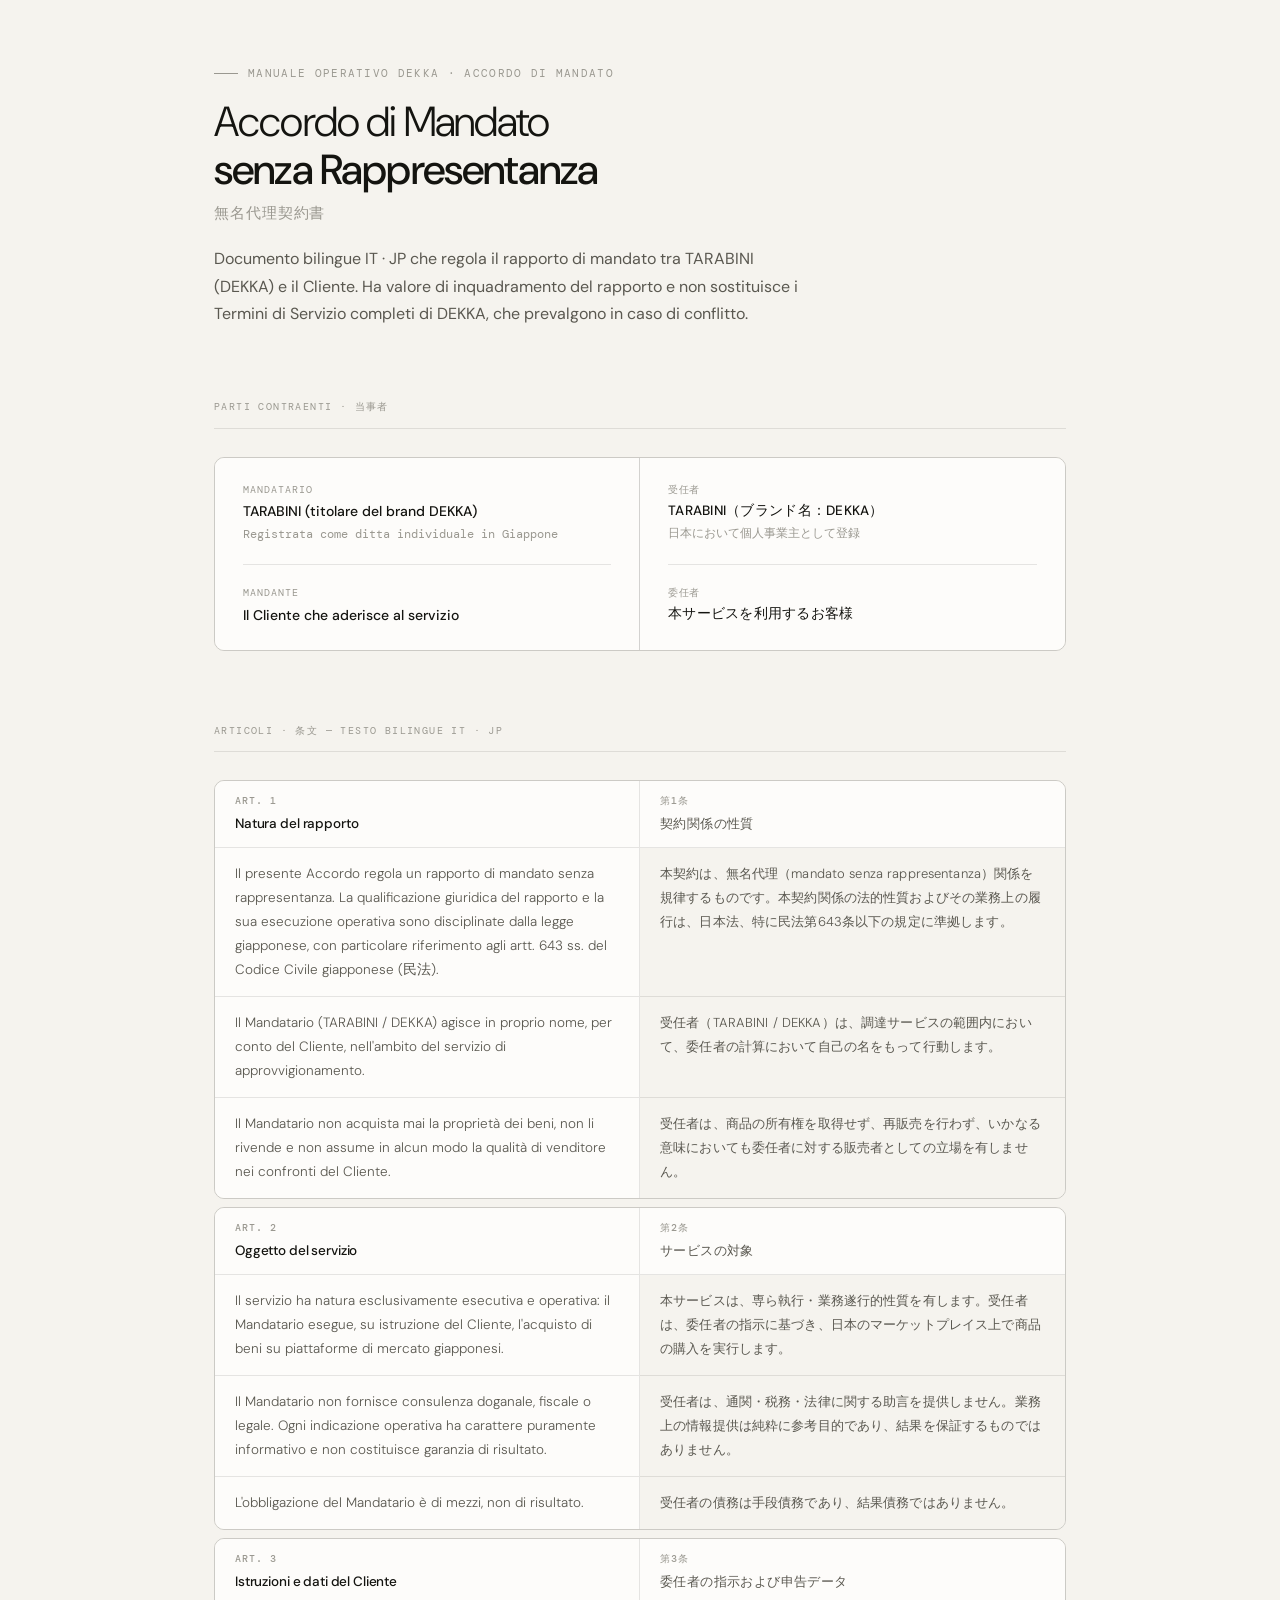
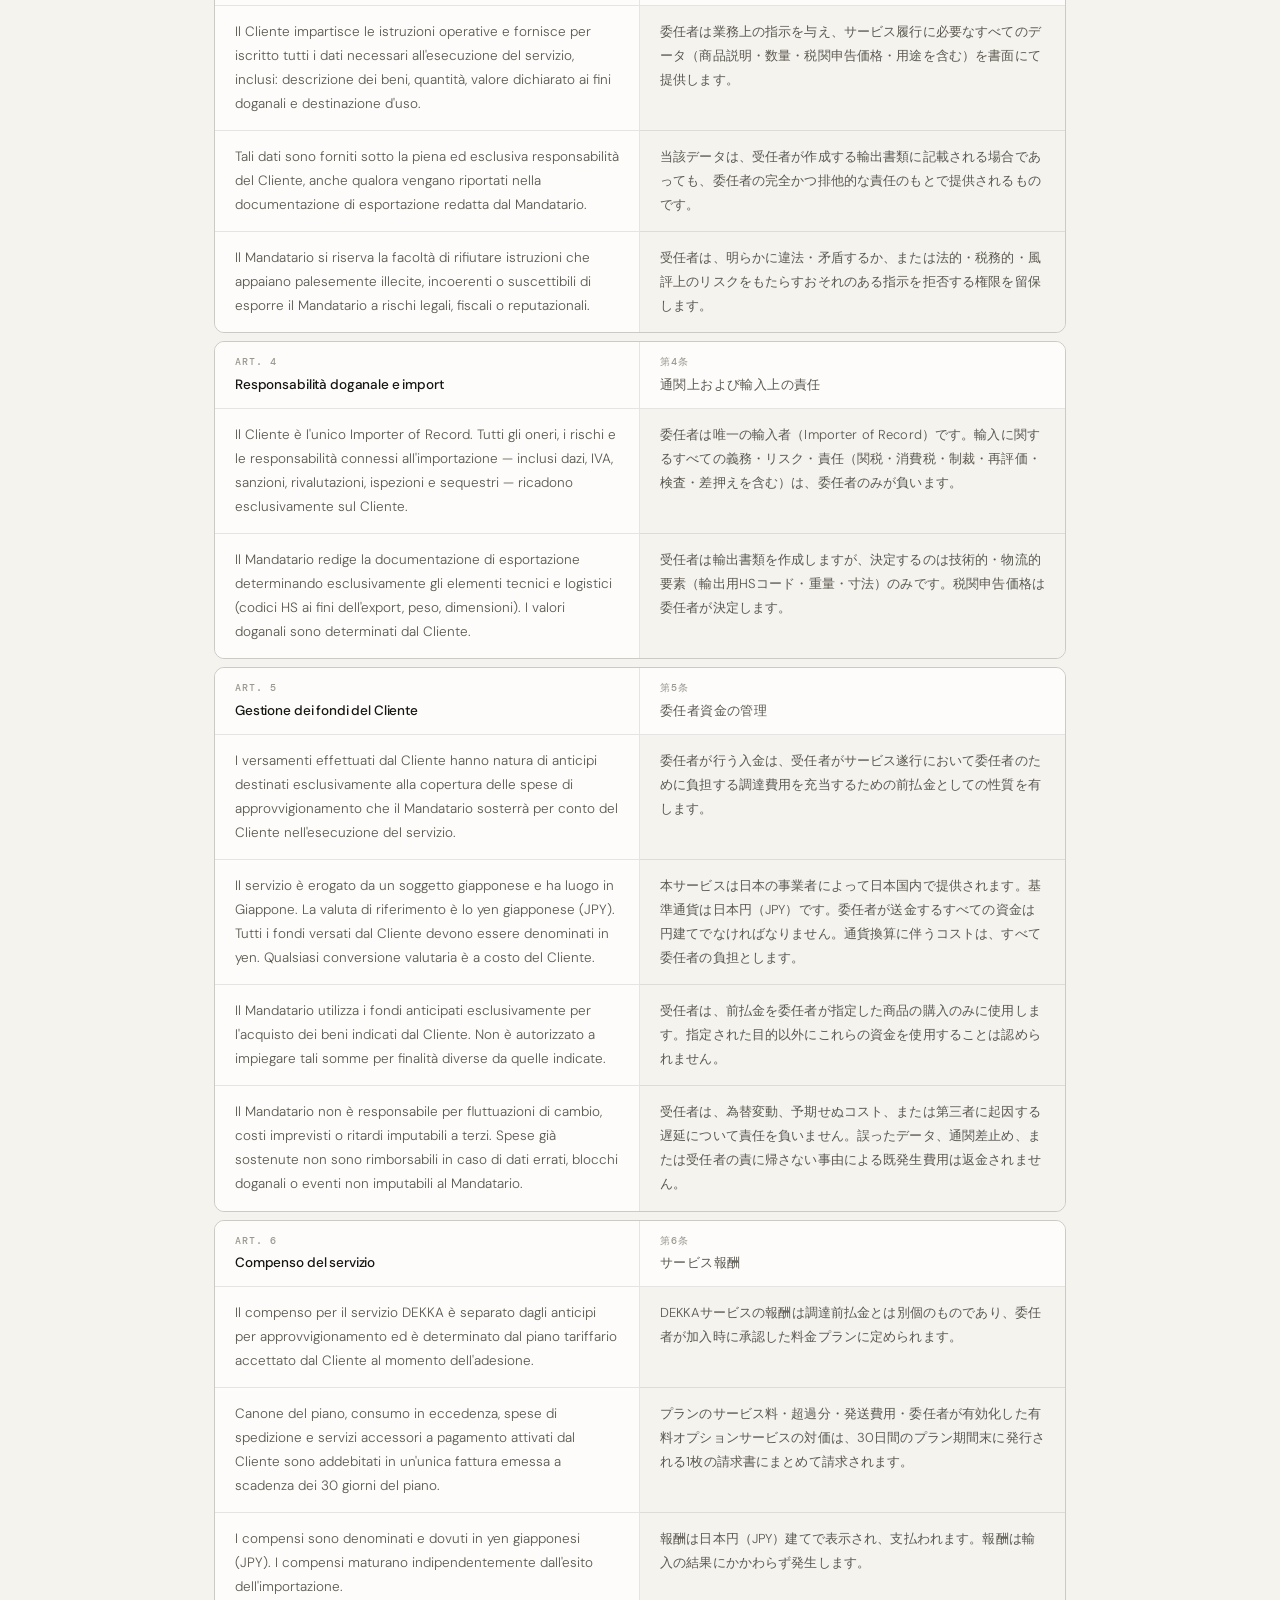
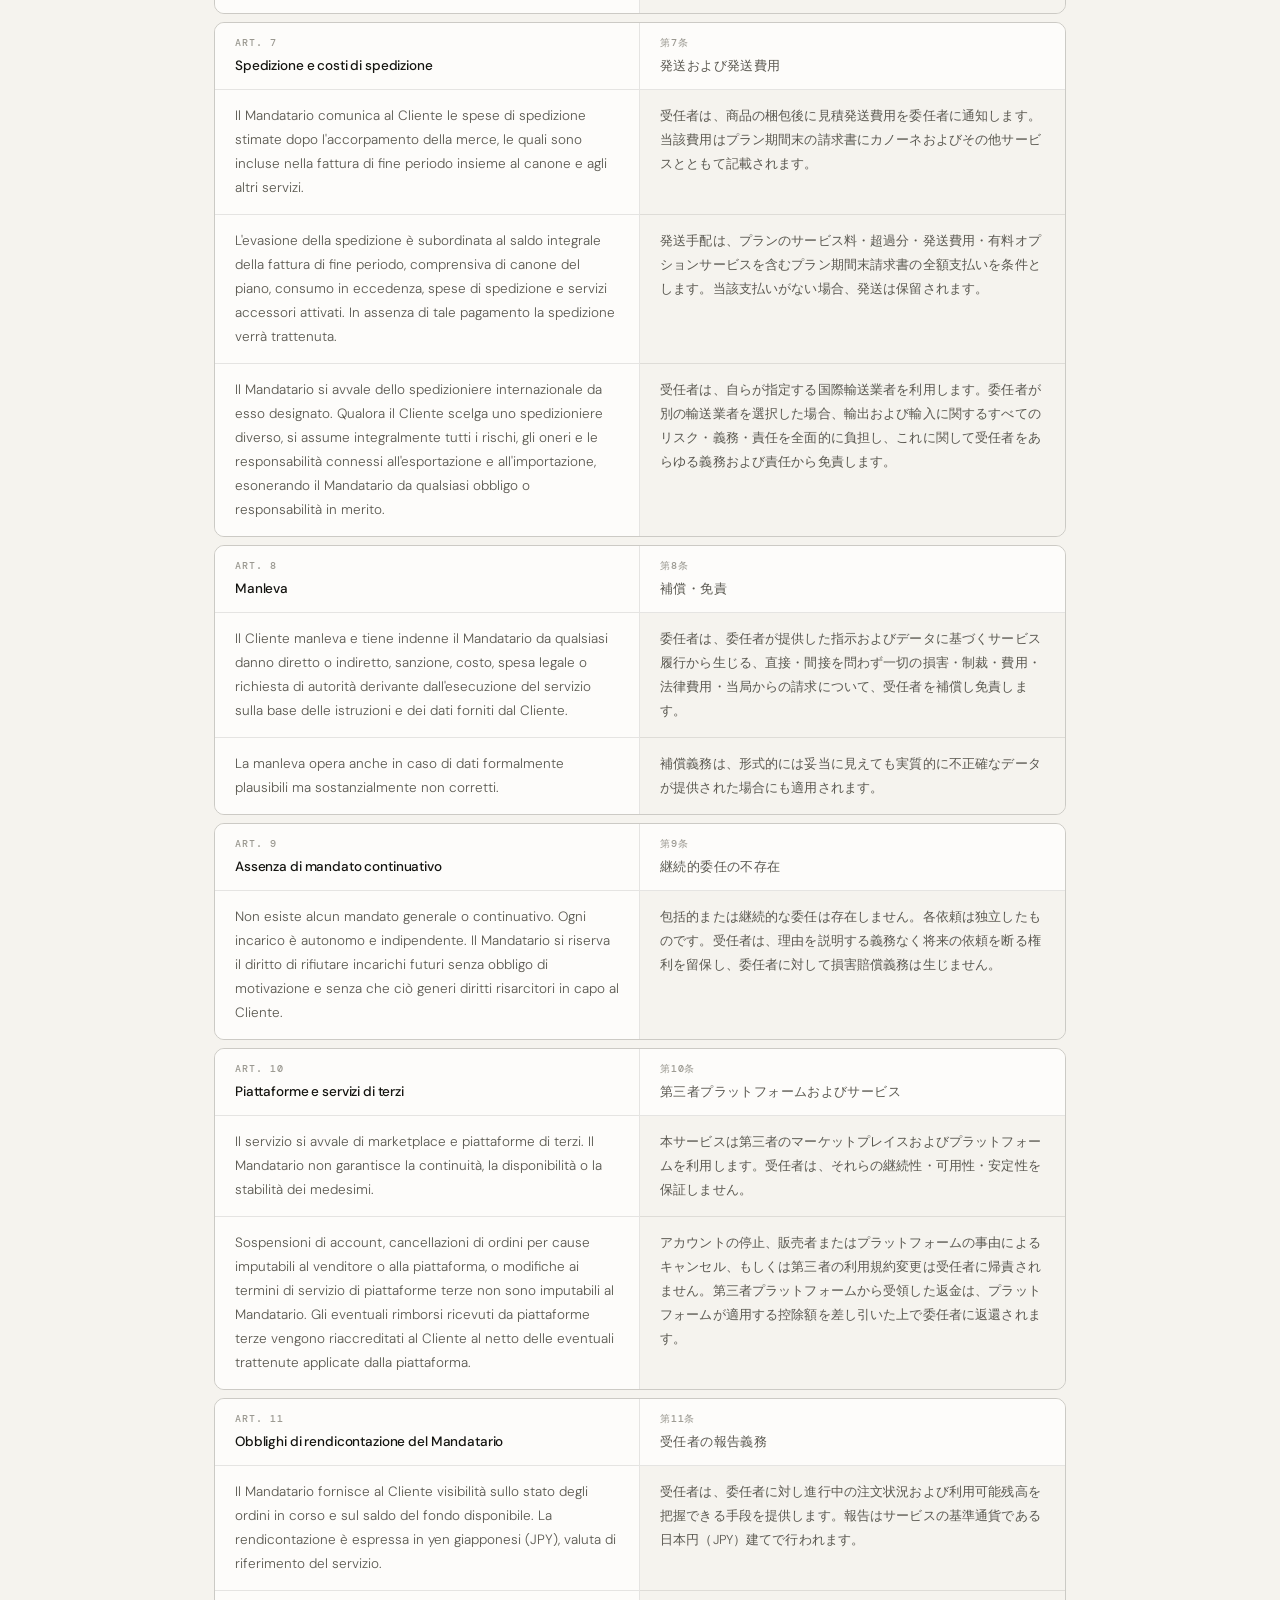
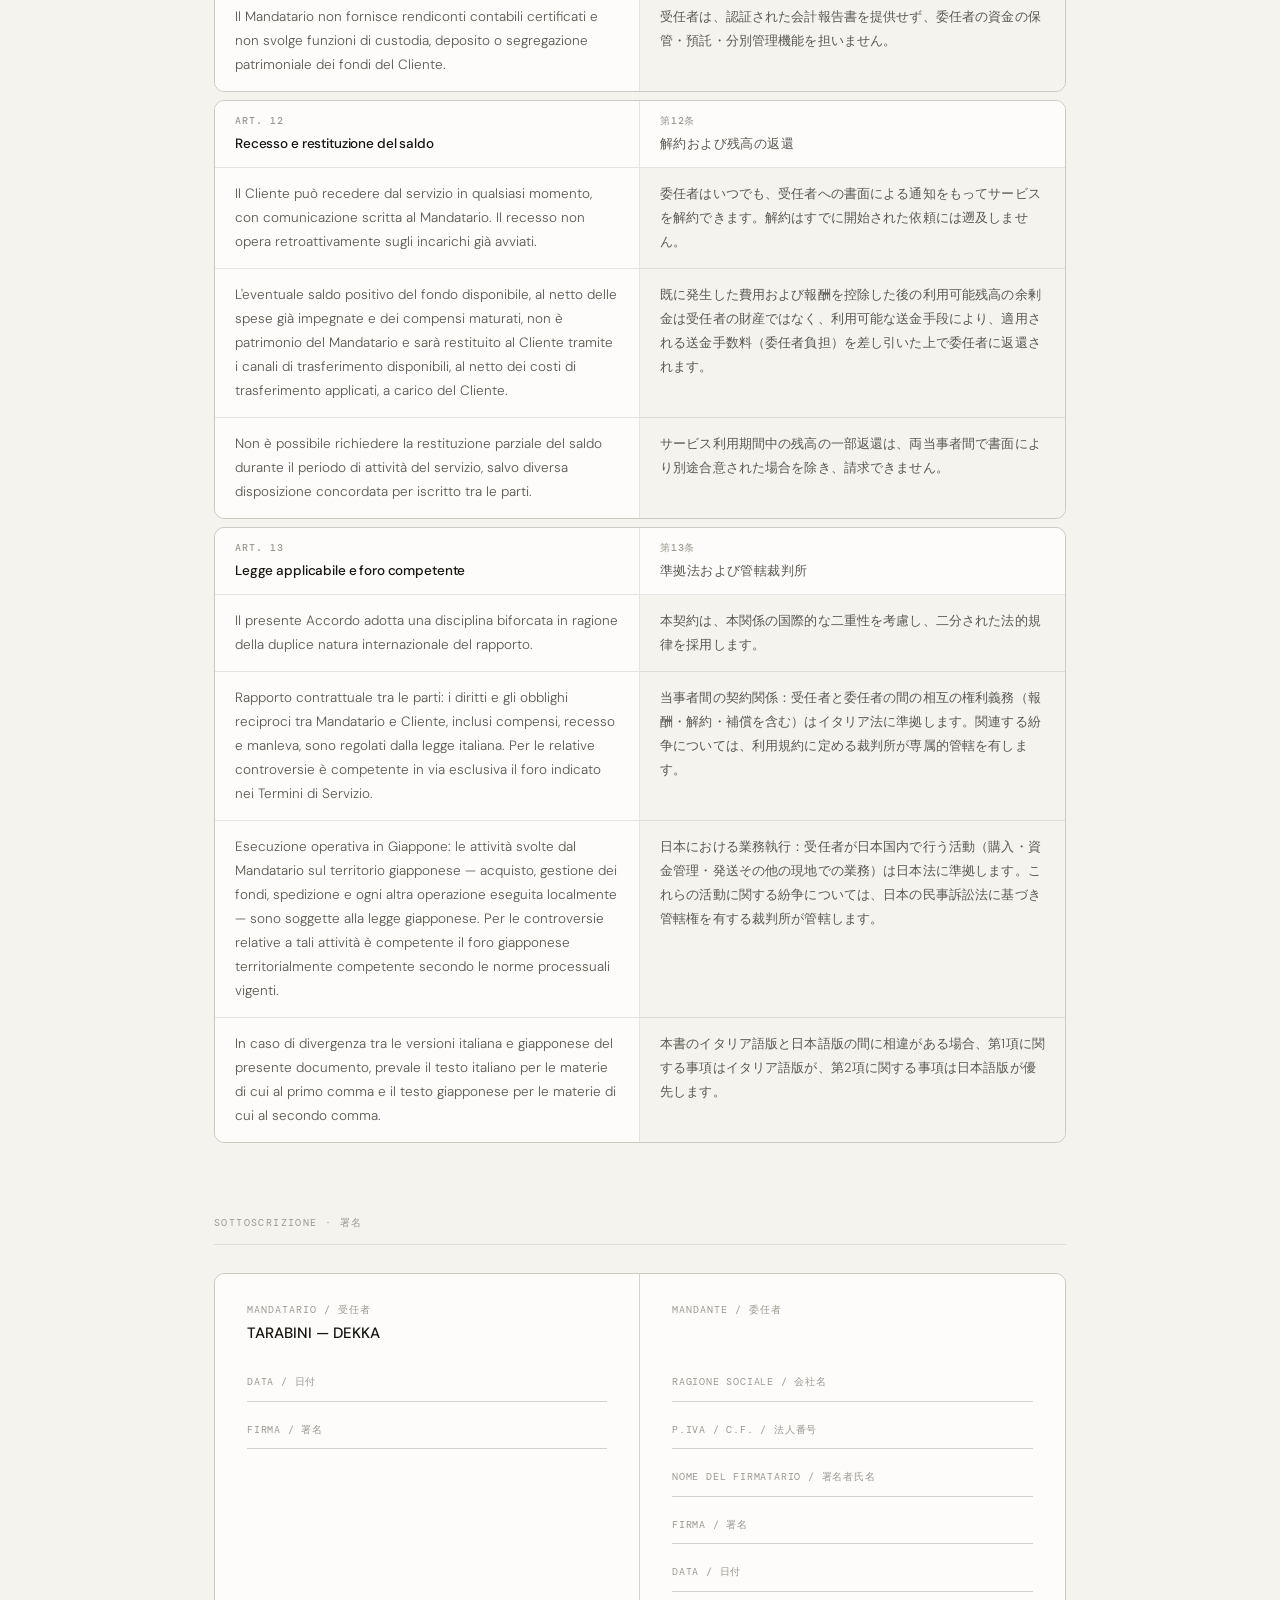
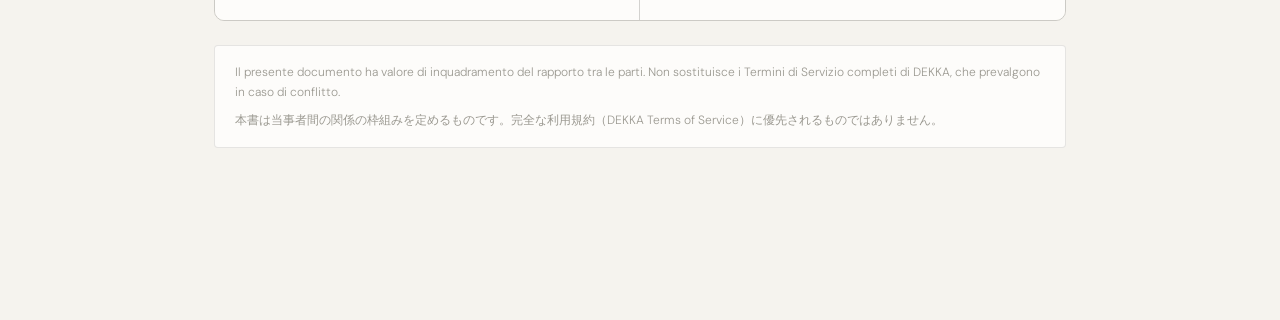
==== DEKKA___Accordo_di_Mandato.html @ a7853918 "Add files via upload" ====
<!DOCTYPE html>
<html lang="it">
<head>
<meta charset="UTF-8">
<meta name="viewport" content="width=device-width, initial-scale=1.0">
<title>DEKKA — Accordo di Mandato senza Rappresentanza</title>
<link rel="stylesheet" href="dekka.css">
<style>
  .header-subtitle-jp {
    font-family: var(--font-mono);
    font-size: 15px;
    color: var(--ink-3);
    letter-spacing: 0.06em;
    margin-top: -14px;
    margin-bottom: 20px;
  }

  /* ---- PARTI ---- */
  .parti {
    display: grid;
    grid-template-columns: 1fr 1fr;
    border: 1px solid var(--border-strong);
    border-radius: var(--radius-lg);
    overflow: hidden;
  }
  .parti-col {
    padding: 24px 28px;
    background: var(--bg-card);
  }
  .parti-col:first-child { border-right: 1px solid var(--border-strong); }
  .parti-row { margin-bottom: 20px; }
  .parti-row:last-child { margin-bottom: 0; }
  .parti-row + .parti-row { padding-top: 20px; border-top: 1px solid var(--border); }
  .parti-label {
    font-family: var(--font-mono);
    font-size: 10px;
    letter-spacing: 0.10em;
    text-transform: uppercase;
    color: var(--ink-3);
    margin-bottom: 4px;
  }
  .parti-value {
    font-size: 14px;
    font-weight: 500;
    color: var(--ink);
    line-height: 1.4;
  }
  .parti-sub {
    font-size: 12px;
    color: var(--ink-3);
    font-family: var(--font-mono);
    margin-top: 3px;
  }
  .parti-jp .parti-label { letter-spacing: 0.06em; }
  .parti-jp .parti-value { font-size: 13.5px; letter-spacing: 0.02em; }

  /* ---- ARTICOLO BILINGUE ---- */
  .bil-art {
    margin-bottom: 8px;
    border: 1px solid var(--border-strong);
    border-radius: var(--radius-lg);
    overflow: hidden;
  }
  .bil-art-header {
    display: grid;
    grid-template-columns: 1fr 1fr;
    background: var(--bg-card);
    border-bottom: 1px solid var(--border);
  }
  .bil-art-title {
    padding: 12px 20px;
    font-size: 13.5px;
    font-weight: 500;
    letter-spacing: -0.01em;
  }
  .bil-art-title-it {
    color: var(--ink);
    border-right: 1px solid var(--border);
  }
  .bil-art-title-it em {
    font-style: normal;
    font-family: var(--font-mono);
    font-size: 10px;
    letter-spacing: 0.10em;
    color: var(--ink-3);
    display: block;
    margin-bottom: 3px;
    text-transform: uppercase;
  }
  .bil-art-title-jp {
    color: var(--ink-2);
    font-size: 13px;
    letter-spacing: 0.03em;
  }
  .bil-art-title-jp em {
    font-style: normal;
    font-family: var(--font-mono);
    font-size: 10px;
    color: var(--ink-3);
    display: block;
    margin-bottom: 3px;
    letter-spacing: 0.08em;
  }

  .bil-art-body {
    display: grid;
    grid-template-columns: 1fr 1fr;
  }
  .bil-cell {
    padding: 14px 20px;
    font-size: 13.5px;
    line-height: 1.78;
    font-weight: 300;
    border-bottom: 1px solid var(--border);
  }
  .bil-cell-it {
    color: var(--ink-2);
    background: var(--bg-card);
    border-right: 1px solid var(--border);
  }
  .bil-cell-jp {
    color: var(--ink-2);
    background: var(--bg);
    font-size: 13px;
    line-height: 1.85;
    letter-spacing: 0.01em;
  }
  .bil-art-body .bil-cell:nth-last-child(-n+2) { border-bottom: none; }

  /* ---- FIRMA ---- */
  .firma {
    display: grid;
    grid-template-columns: 1fr 1fr;
    border: 1px solid var(--border-strong);
    border-radius: var(--radius-lg);
    overflow: hidden;
    margin-top: 8px;
  }
  .firma-col {
    padding: 28px 32px;
    background: var(--bg-card);
  }
  .firma-col:first-child { border-right: 1px solid var(--border-strong); }
  .firma-party {
    margin-bottom: 28px;
  }
  .firma-party-label {
    font-family: var(--font-mono);
    font-size: 10px;
    letter-spacing: 0.10em;
    text-transform: uppercase;
    color: var(--ink-3);
    margin-bottom: 3px;
  }
  .firma-party-name {
    font-size: 15px;
    font-weight: 500;
    color: var(--ink);
  }
  .firma-field { margin-bottom: 20px; }
  .firma-field:last-child { margin-bottom: 0; }
  .firma-field-label {
    font-family: var(--font-mono);
    font-size: 10px;
    letter-spacing: 0.08em;
    text-transform: uppercase;
    color: var(--ink-3);
    margin-bottom: 10px;
    display: flex;
    gap: 8px;
  }
  .firma-field-label span { color: var(--ink-3); opacity: 0.6; }
  .firma-line {
    height: 1px;
    background: var(--border-strong);
    width: 100%;
  }

  /* ---- DISCLAIMER ---- */
  .bil-disclaimer {
    margin-top: 24px;
    padding: 16px 20px;
    border: 1px solid var(--border);
    border-radius: var(--radius);
    background: var(--bg-card);
  }
  .bil-disclaimer p {
    font-size: 12px;
    color: var(--ink-3);
    line-height: 1.7;
    font-weight: 300;
  }
  .bil-disclaimer p + p { margin-top: 8px; }

  /* ---- RESPONSIVE ---- */
  @media(max-width: 680px) {
    .parti { grid-template-columns: 1fr; }
    .parti-col:first-child { border-right: none; border-bottom: 1px solid var(--border-strong); }
    .bil-art-header { grid-template-columns: 1fr; }
    .bil-art-title-it { border-right: none; border-bottom: 1px solid var(--border); }
    .bil-art-body { grid-template-columns: 1fr; }
    .bil-cell-it { border-right: none; }
    .bil-art-body .bil-cell:nth-last-child(-n+2) { border-bottom: 1px solid var(--border); }
    .bil-art-body .bil-cell:last-child { border-bottom: none; }
    .firma { grid-template-columns: 1fr; }
    .firma-col:first-child { border-right: none; border-bottom: 1px solid var(--border-strong); }
  }
</style>
</head>
<body>
<div class="page">

  <!-- HEADER -->
  <div class="header">
    <div class="header-eyebrow">Manuale operativo DEKKA · Accordo di Mandato</div>
    <h1>Accordo di Mandato<br><strong>senza Rappresentanza</strong></h1>
    <p class="header-subtitle-jp">無名代理契約書</p>
    <p class="header-desc">Documento bilingue IT · JP che regola il rapporto di mandato tra TARABINI (DEKKA) e il Cliente. Ha valore di inquadramento del rapporto e non sostituisce i Termini di Servizio completi di DEKKA, che prevalgono in caso di conflitto.</p>
  </div>

  <!-- PARTI -->
  <div class="section">
    <div class="section-label">Parti contraenti · 当事者</div>
    <div class="parti">
      <div class="parti-col">
        <div class="parti-row">
          <div class="parti-label">Mandatario</div>
          <div class="parti-value">TARABINI (titolare del brand DEKKA)</div>
          <div class="parti-sub">Registrata come ditta individuale in Giappone</div>
        </div>
        <div class="parti-row">
          <div class="parti-label">Mandante</div>
          <div class="parti-value">Il Cliente che aderisce al servizio</div>
        </div>
      </div>
      <div class="parti-col parti-jp">
        <div class="parti-row">
          <div class="parti-label">受任者</div>
          <div class="parti-value">TARABINI（ブランド名：DEKKA）</div>
          <div class="parti-sub">日本において個人事業主として登録</div>
        </div>
        <div class="parti-row">
          <div class="parti-label">委任者</div>
          <div class="parti-value">本サービスを利用するお客様</div>
        </div>
      </div>
    </div>
  </div>

  <!-- ARTICOLI -->
  <div class="section">
    <div class="section-label">Articoli · 条文 — Testo bilingue IT · JP</div>

    <!-- Art. 1 -->
    <div class="bil-art" id="art1">
      <div class="bil-art-header">
        <div class="bil-art-title bil-art-title-it"><em>Art. 1</em>Natura del rapporto</div>
        <div class="bil-art-title bil-art-title-jp"><em>第1条</em>契約関係の性質</div>
      </div>
      <div class="bil-art-body">
        <div class="bil-cell bil-cell-it">Il presente Accordo regola un rapporto di mandato senza rappresentanza. La qualificazione giuridica del rapporto e la sua esecuzione operativa sono disciplinate dalla legge giapponese, con particolare riferimento agli artt. 643 ss. del Codice Civile giapponese (民法).</div>
        <div class="bil-cell bil-cell-jp">本契約は、無名代理（mandato senza rappresentanza）関係を規律するものです。本契約関係の法的性質およびその業務上の履行は、日本法、特に民法第643条以下の規定に準拠します。</div>
        <div class="bil-cell bil-cell-it">Il Mandatario (TARABINI / DEKKA) agisce in proprio nome, per conto del Cliente, nell'ambito del servizio di approvvigionamento.</div>
        <div class="bil-cell bil-cell-jp">受任者（TARABINI / DEKKA）は、調達サービスの範囲内において、委任者の計算において自己の名をもって行動します。</div>
        <div class="bil-cell bil-cell-it">Il Mandatario non acquista mai la proprietà dei beni, non li rivende e non assume in alcun modo la qualità di venditore nei confronti del Cliente.</div>
        <div class="bil-cell bil-cell-jp">受任者は、商品の所有権を取得せず、再販売を行わず、いかなる意味においても委任者に対する販売者としての立場を有しません。</div>
      </div>
    </div>

    <!-- Art. 2 -->
    <div class="bil-art" id="art2">
      <div class="bil-art-header">
        <div class="bil-art-title bil-art-title-it"><em>Art. 2</em>Oggetto del servizio</div>
        <div class="bil-art-title bil-art-title-jp"><em>第2条</em>サービスの対象</div>
      </div>
      <div class="bil-art-body">
        <div class="bil-cell bil-cell-it">Il servizio ha natura esclusivamente esecutiva e operativa: il Mandatario esegue, su istruzione del Cliente, l'acquisto di beni su piattaforme di mercato giapponesi.</div>
        <div class="bil-cell bil-cell-jp">本サービスは、専ら執行・業務遂行的性質を有します。受任者は、委任者の指示に基づき、日本のマーケットプレイス上で商品の購入を実行します。</div>
        <div class="bil-cell bil-cell-it">Il Mandatario non fornisce consulenza doganale, fiscale o legale. Ogni indicazione operativa ha carattere puramente informativo e non costituisce garanzia di risultato.</div>
        <div class="bil-cell bil-cell-jp">受任者は、通関・税務・法律に関する助言を提供しません。業務上の情報提供は純粋に参考目的であり、結果を保証するものではありません。</div>
        <div class="bil-cell bil-cell-it">L'obbligazione del Mandatario è di mezzi, non di risultato.</div>
        <div class="bil-cell bil-cell-jp">受任者の債務は手段債務であり、結果債務ではありません。</div>
      </div>
    </div>

    <!-- Art. 3 -->
    <div class="bil-art" id="art3">
      <div class="bil-art-header">
        <div class="bil-art-title bil-art-title-it"><em>Art. 3</em>Istruzioni e dati del Cliente</div>
        <div class="bil-art-title bil-art-title-jp"><em>第3条</em>委任者の指示および申告データ</div>
      </div>
      <div class="bil-art-body">
        <div class="bil-cell bil-cell-it">Il Cliente impartisce le istruzioni operative e fornisce per iscritto tutti i dati necessari all'esecuzione del servizio, inclusi: descrizione dei beni, quantità, valore dichiarato ai fini doganali e destinazione d'uso.</div>
        <div class="bil-cell bil-cell-jp">委任者は業務上の指示を与え、サービス履行に必要なすべてのデータ（商品説明・数量・税関申告価格・用途を含む）を書面にて提供します。</div>
        <div class="bil-cell bil-cell-it">Tali dati sono forniti sotto la piena ed esclusiva responsabilità del Cliente, anche qualora vengano riportati nella documentazione di esportazione redatta dal Mandatario.</div>
        <div class="bil-cell bil-cell-jp">当該データは、受任者が作成する輸出書類に記載される場合であっても、委任者の完全かつ排他的な責任のもとで提供されるものです。</div>
        <div class="bil-cell bil-cell-it">Il Mandatario si riserva la facoltà di rifiutare istruzioni che appaiano palesemente illecite, incoerenti o suscettibili di esporre il Mandatario a rischi legali, fiscali o reputazionali.</div>
        <div class="bil-cell bil-cell-jp">受任者は、明らかに違法・矛盾するか、または法的・税務的・風評上のリスクをもたらすおそれのある指示を拒否する権限を留保します。</div>
      </div>
    </div>

    <!-- Art. 4 -->
    <div class="bil-art" id="art4">
      <div class="bil-art-header">
        <div class="bil-art-title bil-art-title-it"><em>Art. 4</em>Responsabilità doganale e import</div>
        <div class="bil-art-title bil-art-title-jp"><em>第4条</em>通関上および輸入上の責任</div>
      </div>
      <div class="bil-art-body">
        <div class="bil-cell bil-cell-it">Il Cliente è l'unico Importer of Record. Tutti gli oneri, i rischi e le responsabilità connessi all'importazione — inclusi dazi, IVA, sanzioni, rivalutazioni, ispezioni e sequestri — ricadono esclusivamente sul Cliente.</div>
        <div class="bil-cell bil-cell-jp">委任者は唯一の輸入者（Importer of Record）です。輸入に関するすべての義務・リスク・責任（関税・消費税・制裁・再評価・検査・差押えを含む）は、委任者のみが負います。</div>
        <div class="bil-cell bil-cell-it">Il Mandatario redige la documentazione di esportazione determinando esclusivamente gli elementi tecnici e logistici (codici HS ai fini dell'export, peso, dimensioni). I valori doganali sono determinati dal Cliente.</div>
        <div class="bil-cell bil-cell-jp">受任者は輸出書類を作成しますが、決定するのは技術的・物流的要素（輸出用HSコード・重量・寸法）のみです。税関申告価格は委任者が決定します。</div>
      </div>
    </div>

    <!-- Art. 5 -->
    <div class="bil-art" id="art5">
      <div class="bil-art-header">
        <div class="bil-art-title bil-art-title-it"><em>Art. 5</em>Gestione dei fondi del Cliente</div>
        <div class="bil-art-title bil-art-title-jp"><em>第5条</em>委任者資金の管理</div>
      </div>
      <div class="bil-art-body">
        <div class="bil-cell bil-cell-it">I versamenti effettuati dal Cliente hanno natura di anticipi destinati esclusivamente alla copertura delle spese di approvvigionamento che il Mandatario sosterrà per conto del Cliente nell'esecuzione del servizio.</div>
        <div class="bil-cell bil-cell-jp">委任者が行う入金は、受任者がサービス遂行において委任者のために負担する調達費用を充当するための前払金としての性質を有します。</div>
        <div class="bil-cell bil-cell-it">Il servizio è erogato da un soggetto giapponese e ha luogo in Giappone. La valuta di riferimento è lo yen giapponese (JPY). Tutti i fondi versati dal Cliente devono essere denominati in yen. Qualsiasi conversione valutaria è a costo del Cliente.</div>
        <div class="bil-cell bil-cell-jp">本サービスは日本の事業者によって日本国内で提供されます。基準通貨は日本円（JPY）です。委任者が送金するすべての資金は円建てでなければなりません。通貨換算に伴うコストは、すべて委任者の負担とします。</div>
        <div class="bil-cell bil-cell-it">Il Mandatario utilizza i fondi anticipati esclusivamente per l'acquisto dei beni indicati dal Cliente. Non è autorizzato a impiegare tali somme per finalità diverse da quelle indicate.</div>
        <div class="bil-cell bil-cell-jp">受任者は、前払金を委任者が指定した商品の購入のみに使用します。指定された目的以外にこれらの資金を使用することは認められません。</div>
        <div class="bil-cell bil-cell-it">Il Mandatario non è responsabile per fluttuazioni di cambio, costi imprevisti o ritardi imputabili a terzi. Spese già sostenute non sono rimborsabili in caso di dati errati, blocchi doganali o eventi non imputabili al Mandatario.</div>
        <div class="bil-cell bil-cell-jp">受任者は、為替変動、予期せぬコスト、または第三者に起因する遅延について責任を負いません。誤ったデータ、通関差止め、または受任者の責に帰さない事由による既発生費用は返金されません。</div>
      </div>
    </div>

    <!-- Art. 6 -->
    <div class="bil-art" id="art6">
      <div class="bil-art-header">
        <div class="bil-art-title bil-art-title-it"><em>Art. 6</em>Compenso del servizio</div>
        <div class="bil-art-title bil-art-title-jp"><em>第6条</em>サービス報酬</div>
      </div>
      <div class="bil-art-body">
        <div class="bil-cell bil-cell-it">Il compenso per il servizio DEKKA è separato dagli anticipi per approvvigionamento ed è determinato dal piano tariffario accettato dal Cliente al momento dell'adesione.</div>
        <div class="bil-cell bil-cell-jp">DEKKAサービスの報酬は調達前払金とは別個のものであり、委任者が加入時に承認した料金プランに定められます。</div>
        <div class="bil-cell bil-cell-it">Canone del piano, consumo in eccedenza, spese di spedizione e servizi accessori a pagamento attivati dal Cliente sono addebitati in un'unica fattura emessa a scadenza dei 30 giorni del piano.</div>
        <div class="bil-cell bil-cell-jp">プランのサービス料・超過分・発送費用・委任者が有効化した有料オプションサービスの対価は、30日間のプラン期間末に発行される1枚の請求書にまとめて請求されます。</div>
        <div class="bil-cell bil-cell-it">I compensi sono denominati e dovuti in yen giapponesi (JPY). I compensi maturano indipendentemente dall'esito dell'importazione.</div>
        <div class="bil-cell bil-cell-jp">報酬は日本円（JPY）建てで表示され、支払われます。報酬は輸入の結果にかかわらず発生します。</div>
      </div>
    </div>

    <!-- Art. 7 -->
    <div class="bil-art" id="art7">
      <div class="bil-art-header">
        <div class="bil-art-title bil-art-title-it"><em>Art. 7</em>Spedizione e costi di spedizione</div>
        <div class="bil-art-title bil-art-title-jp"><em>第7条</em>発送および発送費用</div>
      </div>
      <div class="bil-art-body">
        <div class="bil-cell bil-cell-it">Il Mandatario comunica al Cliente le spese di spedizione stimate dopo l'accorpamento della merce, le quali sono incluse nella fattura di fine periodo insieme al canone e agli altri servizi.</div>
        <div class="bil-cell bil-cell-jp">受任者は、商品の梱包後に見積発送費用を委任者に通知します。当該費用はプラン期間末の請求書にカノーネおよびその他サービスとともて記載されます。</div>
        <div class="bil-cell bil-cell-it">L'evasione della spedizione è subordinata al saldo integrale della fattura di fine periodo, comprensiva di canone del piano, consumo in eccedenza, spese di spedizione e servizi accessori attivati. In assenza di tale pagamento la spedizione verrà trattenuta.</div>
        <div class="bil-cell bil-cell-jp">発送手配は、プランのサービス料・超過分・発送費用・有料オプションサービスを含むプラン期間末請求書の全額支払いを条件とします。当該支払いがない場合、発送は保留されます。</div>
        <div class="bil-cell bil-cell-it">Il Mandatario si avvale dello spedizioniere internazionale da esso designato. Qualora il Cliente scelga uno spedizioniere diverso, si assume integralmente tutti i rischi, gli oneri e le responsabilità connessi all'esportazione e all'importazione, esonerando il Mandatario da qualsiasi obbligo o responsabilità in merito.</div>
        <div class="bil-cell bil-cell-jp">受任者は、自らが指定する国際輸送業者を利用します。委任者が別の輸送業者を選択した場合、輸出および輸入に関するすべてのリスク・義務・責任を全面的に負担し、これに関して受任者をあらゆる義務および責任から免責します。</div>
      </div>
    </div>

    <!-- Art. 8 -->
    <div class="bil-art" id="art8">
      <div class="bil-art-header">
        <div class="bil-art-title bil-art-title-it"><em>Art. 8</em>Manleva</div>
        <div class="bil-art-title bil-art-title-jp"><em>第8条</em>補償・免責</div>
      </div>
      <div class="bil-art-body">
        <div class="bil-cell bil-cell-it">Il Cliente manleva e tiene indenne il Mandatario da qualsiasi danno diretto o indiretto, sanzione, costo, spesa legale o richiesta di autorità derivante dall'esecuzione del servizio sulla base delle istruzioni e dei dati forniti dal Cliente.</div>
        <div class="bil-cell bil-cell-jp">委任者は、委任者が提供した指示およびデータに基づくサービス履行から生じる、直接・間接を問わず一切の損害・制裁・費用・法律費用・当局からの請求について、受任者を補償し免責します。</div>
        <div class="bil-cell bil-cell-it">La manleva opera anche in caso di dati formalmente plausibili ma sostanzialmente non corretti.</div>
        <div class="bil-cell bil-cell-jp">補償義務は、形式的には妥当に見えても実質的に不正確なデータが提供された場合にも適用されます。</div>
      </div>
    </div>

    <!-- Art. 9 -->
    <div class="bil-art" id="art9">
      <div class="bil-art-header">
        <div class="bil-art-title bil-art-title-it"><em>Art. 9</em>Assenza di mandato continuativo</div>
        <div class="bil-art-title bil-art-title-jp"><em>第9条</em>継続的委任の不存在</div>
      </div>
      <div class="bil-art-body">
        <div class="bil-cell bil-cell-it">Non esiste alcun mandato generale o continuativo. Ogni incarico è autonomo e indipendente. Il Mandatario si riserva il diritto di rifiutare incarichi futuri senza obbligo di motivazione e senza che ciò generi diritti risarcitori in capo al Cliente.</div>
        <div class="bil-cell bil-cell-jp">包括的または継続的な委任は存在しません。各依頼は独立したものです。受任者は、理由を説明する義務なく将来の依頼を断る権利を留保し、委任者に対して損害賠償義務は生じません。</div>
      </div>
    </div>

    <!-- Art. 10 -->
    <div class="bil-art" id="art10">
      <div class="bil-art-header">
        <div class="bil-art-title bil-art-title-it"><em>Art. 10</em>Piattaforme e servizi di terzi</div>
        <div class="bil-art-title bil-art-title-jp"><em>第10条</em>第三者プラットフォームおよびサービス</div>
      </div>
      <div class="bil-art-body">
        <div class="bil-cell bil-cell-it">Il servizio si avvale di marketplace e piattaforme di terzi. Il Mandatario non garantisce la continuità, la disponibilità o la stabilità dei medesimi.</div>
        <div class="bil-cell bil-cell-jp">本サービスは第三者のマーケットプレイスおよびプラットフォームを利用します。受任者は、それらの継続性・可用性・安定性を保証しません。</div>
        <div class="bil-cell bil-cell-it">Sospensioni di account, cancellazioni di ordini per cause imputabili al venditore o alla piattaforma, o modifiche ai termini di servizio di piattaforme terze non sono imputabili al Mandatario. Gli eventuali rimborsi ricevuti da piattaforme terze vengono riaccreditati al Cliente al netto delle eventuali trattenute applicate dalla piattaforma.</div>
        <div class="bil-cell bil-cell-jp">アカウントの停止、販売者またはプラットフォームの事由によるキャンセル、もしくは第三者の利用規約変更は受任者に帰責されません。第三者プラットフォームから受領した返金は、プラットフォームが適用する控除額を差し引いた上で委任者に返還されます。</div>
      </div>
    </div>

    <!-- Art. 11 -->
    <div class="bil-art" id="art11">
      <div class="bil-art-header">
        <div class="bil-art-title bil-art-title-it"><em>Art. 11</em>Obblighi di rendicontazione del Mandatario</div>
        <div class="bil-art-title bil-art-title-jp"><em>第11条</em>受任者の報告義務</div>
      </div>
      <div class="bil-art-body">
        <div class="bil-cell bil-cell-it">Il Mandatario fornisce al Cliente visibilità sullo stato degli ordini in corso e sul saldo del fondo disponibile. La rendicontazione è espressa in yen giapponesi (JPY), valuta di riferimento del servizio.</div>
        <div class="bil-cell bil-cell-jp">受任者は、委任者に対し進行中の注文状況および利用可能残高を把握できる手段を提供します。報告はサービスの基準通貨である日本円（JPY）建てで行われます。</div>
        <div class="bil-cell bil-cell-it">Il Mandatario non fornisce rendiconti contabili certificati e non svolge funzioni di custodia, deposito o segregazione patrimoniale dei fondi del Cliente.</div>
        <div class="bil-cell bil-cell-jp">受任者は、認証された会計報告書を提供せず、委任者の資金の保管・預託・分別管理機能を担いません。</div>
      </div>
    </div>

    <!-- Art. 12 -->
    <div class="bil-art" id="art12">
      <div class="bil-art-header">
        <div class="bil-art-title bil-art-title-it"><em>Art. 12</em>Recesso e restituzione del saldo</div>
        <div class="bil-art-title bil-art-title-jp"><em>第12条</em>解約および残高の返還</div>
      </div>
      <div class="bil-art-body">
        <div class="bil-cell bil-cell-it">Il Cliente può recedere dal servizio in qualsiasi momento, con comunicazione scritta al Mandatario. Il recesso non opera retroattivamente sugli incarichi già avviati.</div>
        <div class="bil-cell bil-cell-jp">委任者はいつでも、受任者への書面による通知をもってサービスを解約できます。解約はすでに開始された依頼には遡及しません。</div>
        <div class="bil-cell bil-cell-it">L'eventuale saldo positivo del fondo disponibile, al netto delle spese già impegnate e dei compensi maturati, non è patrimonio del Mandatario e sarà restituito al Cliente tramite i canali di trasferimento disponibili, al netto dei costi di trasferimento applicati, a carico del Cliente.</div>
        <div class="bil-cell bil-cell-jp">既に発生した費用および報酬を控除した後の利用可能残高の余剰金は受任者の財産ではなく、利用可能な送金手段により、適用される送金手数料（委任者負担）を差し引いた上で委任者に返還されます。</div>
        <div class="bil-cell bil-cell-it">Non è possibile richiedere la restituzione parziale del saldo durante il periodo di attività del servizio, salvo diversa disposizione concordata per iscritto tra le parti.</div>
        <div class="bil-cell bil-cell-jp">サービス利用期間中の残高の一部返還は、両当事者間で書面により別途合意された場合を除き、請求できません。</div>
      </div>
    </div>

    <!-- Art. 13 -->
    <div class="bil-art" id="art13">
      <div class="bil-art-header">
        <div class="bil-art-title bil-art-title-it"><em>Art. 13</em>Legge applicabile e foro competente</div>
        <div class="bil-art-title bil-art-title-jp"><em>第13条</em>準拠法および管轄裁判所</div>
      </div>
      <div class="bil-art-body">
        <div class="bil-cell bil-cell-it">Il presente Accordo adotta una disciplina biforcata in ragione della duplice natura internazionale del rapporto.</div>
        <div class="bil-cell bil-cell-jp">本契約は、本関係の国際的な二重性を考慮し、二分された法的規律を採用します。</div>
        <div class="bil-cell bil-cell-it">Rapporto contrattuale tra le parti: i diritti e gli obblighi reciproci tra Mandatario e Cliente, inclusi compensi, recesso e manleva, sono regolati dalla legge italiana. Per le relative controversie è competente in via esclusiva il foro indicato nei Termini di Servizio.</div>
        <div class="bil-cell bil-cell-jp">当事者間の契約関係：受任者と委任者の間の相互の権利義務（報酬・解約・補償を含む）はイタリア法に準拠します。関連する紛争については、利用規約に定める裁判所が専属的管轄を有します。</div>
        <div class="bil-cell bil-cell-it">Esecuzione operativa in Giappone: le attività svolte dal Mandatario sul territorio giapponese — acquisto, gestione dei fondi, spedizione e ogni altra operazione eseguita localmente — sono soggette alla legge giapponese. Per le controversie relative a tali attività è competente il foro giapponese territorialmente competente secondo le norme processuali vigenti.</div>
        <div class="bil-cell bil-cell-jp">日本における業務執行：受任者が日本国内で行う活動（購入・資金管理・発送その他の現地での業務）は日本法に準拠します。これらの活動に関する紛争については、日本の民事訴訟法に基づき管轄権を有する裁判所が管轄します。</div>
        <div class="bil-cell bil-cell-it">In caso di divergenza tra le versioni italiana e giapponese del presente documento, prevale il testo italiano per le materie di cui al primo comma e il testo giapponese per le materie di cui al secondo comma.</div>
        <div class="bil-cell bil-cell-jp">本書のイタリア語版と日本語版の間に相違がある場合、第1項に関する事項はイタリア語版が、第2項に関する事項は日本語版が優先します。</div>
      </div>
    </div>

  </div>

  <!-- FIRMA -->
  <div class="section">
    <div class="section-label">Sottoscrizione · 署名</div>

    <div class="firma">
      <div class="firma-col">
        <div class="firma-party">
          <div class="firma-party-label">Mandatario / 受任者</div>
          <div class="firma-party-name">TARABINI — DEKKA</div>
        </div>
        <div class="firma-field">
          <div class="firma-field-label">Data / 日付</div>
          <div class="firma-line"></div>
        </div>
        <div class="firma-field">
          <div class="firma-field-label">Firma / 署名</div>
          <div class="firma-line"></div>
        </div>
      </div>
      <div class="firma-col">
        <div class="firma-party">
          <div class="firma-party-label">Mandante / 委任者</div>
          <div class="firma-party-name">&nbsp;</div>
        </div>
        <div class="firma-field">
          <div class="firma-field-label">Ragione Sociale / 会社名</div>
          <div class="firma-line"></div>
        </div>
        <div class="firma-field">
          <div class="firma-field-label">P.IVA / C.F. / 法人番号</div>
          <div class="firma-line"></div>
        </div>
        <div class="firma-field">
          <div class="firma-field-label">Nome del firmatario / 署名者氏名</div>
          <div class="firma-line"></div>
        </div>
        <div class="firma-field">
          <div class="firma-field-label">Firma / 署名</div>
          <div class="firma-line"></div>
        </div>
        <div class="firma-field">
          <div class="firma-field-label">Data / 日付</div>
          <div class="firma-line"></div>
        </div>
      </div>
    </div>

    <div class="bil-disclaimer">
      <p>Il presente documento ha valore di inquadramento del rapporto tra le parti. Non sostituisce i Termini di Servizio completi di DEKKA, che prevalgono in caso di conflitto.</p>
      <p>本書は当事者間の関係の枠組みを定めるものです。完全な利用規約（DEKKA Terms of Service）に優先されるものではありません。</p>
    </div>
  </div>

</div>
</body>
</html>
---- dekka.css ----
@import url('https://fonts.googleapis.com/css2?family=DM+Mono:ital,wght@0,300;0,400;0,500;1,300;1,400;1,500&family=DM+Sans:ital,opsz,wght@0,9..40,300;0,9..40,400;0,9..40,500;1,9..40,300;1,9..40,400;1,9..40,500&display=swap');

*, *::before, *::after { box-sizing: border-box; margin: 0; padding: 0; }

:root {
  --bg:            #F5F3EE;
  --bg-card:       #FDFCFA;
  --bg-dark:       #141410;
  --ink:           #141410;
  --ink-2:         #5A5850;
  --ink-3:         #9A9890;
  --border:        rgba(20,20,16,0.10);
  --border-strong: rgba(20,20,16,0.18);
  --gold:          #B8960C;
  --gold-light:    #F5ECC0;
  --gold-dark:     #7A6208;
  --green-light:   #E8F0E4;
  --green-mid:     #3A6B28;
  --amber-light:   #FAF0DC;
  --amber-mid:     #8A5E10;
  --blue-light:    #E8EFF8;
  --blue-mid:      #2A4E8A;
  --red-light:     #FAEAE8;
  --red-mid:       #C0432A;
  --font-mono:     'DM Mono', monospace;
  --font-sans:     'DM Sans', sans-serif;
  --radius:        4px;
  --radius-lg:     10px;
}

body {
  font-family: var(--font-sans);
  background: var(--bg);
  color: var(--ink);
  line-height: 1.65;
  min-height: 100vh;
}

.page { max-width: 900px; margin: 0 auto; padding: 64px 24px 100px; }

/* ---- HEADER ---- */
.header { margin-bottom: 72px; }
.header-eyebrow {
  font-family: var(--font-mono);
  font-size: 11px;
  letter-spacing: 0.12em;
  text-transform: uppercase;
  color: var(--ink-3);
  margin-bottom: 16px;
  display: flex;
  align-items: center;
  gap: 10px;
}
.header-eyebrow::before {
  content: '';
  display: block;
  width: 24px;
  height: 1px;
  background: var(--ink-3);
}
h1 {
  font-family: var(--font-sans);
  font-size: clamp(28px, 5vw, 42px);
  font-weight: 300;
  line-height: 1.15;
  letter-spacing: -0.02em;
  color: var(--ink);
  margin-bottom: 20px;
}
h1 strong { font-weight: 500; }
.header-desc {
  font-size: 16px;
  color: var(--ink-2);
  max-width: 600px;
  line-height: 1.7;
}

/* ---- SECTION ---- */
.section { margin-bottom: 72px; }
.section-label {
  font-family: var(--font-mono);
  font-size: 10px;
  letter-spacing: 0.14em;
  text-transform: uppercase;
  color: var(--ink-3);
  margin-bottom: 28px;
  padding-bottom: 12px;
  border-bottom: 1px solid var(--border);
}
.section-title {
  font-size: 20px;
  font-weight: 400;
  letter-spacing: -0.01em;
  color: var(--ink);
  margin-bottom: 12px;
}
.section-body {
  font-size: 15px;
  color: var(--ink-2);
  line-height: 1.75;
  font-weight: 300;
  max-width: 640px;
}
.section-body + .section-body { margin-top: 12px; }

/* ---- SIMULATORE (base comune) ---- */
.sim-wrapper {
  background: var(--bg-card);
  border: 1px solid var(--border-strong);
  border-radius: var(--radius-lg);
  overflow: hidden;
}
.sim-header {
  background: var(--bg-dark);
  padding: 28px 32px 24px;
}
.sim-header-eyebrow {
  font-family: var(--font-mono);
  font-size: 10px;
  letter-spacing: 0.12em;
  text-transform: uppercase;
  color: rgba(255,255,255,0.4);
  margin-bottom: 8px;
}
.sim-header h2 {
  font-size: 20px;
  font-weight: 300;
  color: #fff;
  letter-spacing: -0.01em;
}
.sim-header h2 strong { font-weight: 500; }
.sim-header-desc {
  margin-top: 8px;
  font-size: 13px;
  color: rgba(255,255,255,0.45);
  line-height: 1.6;
}
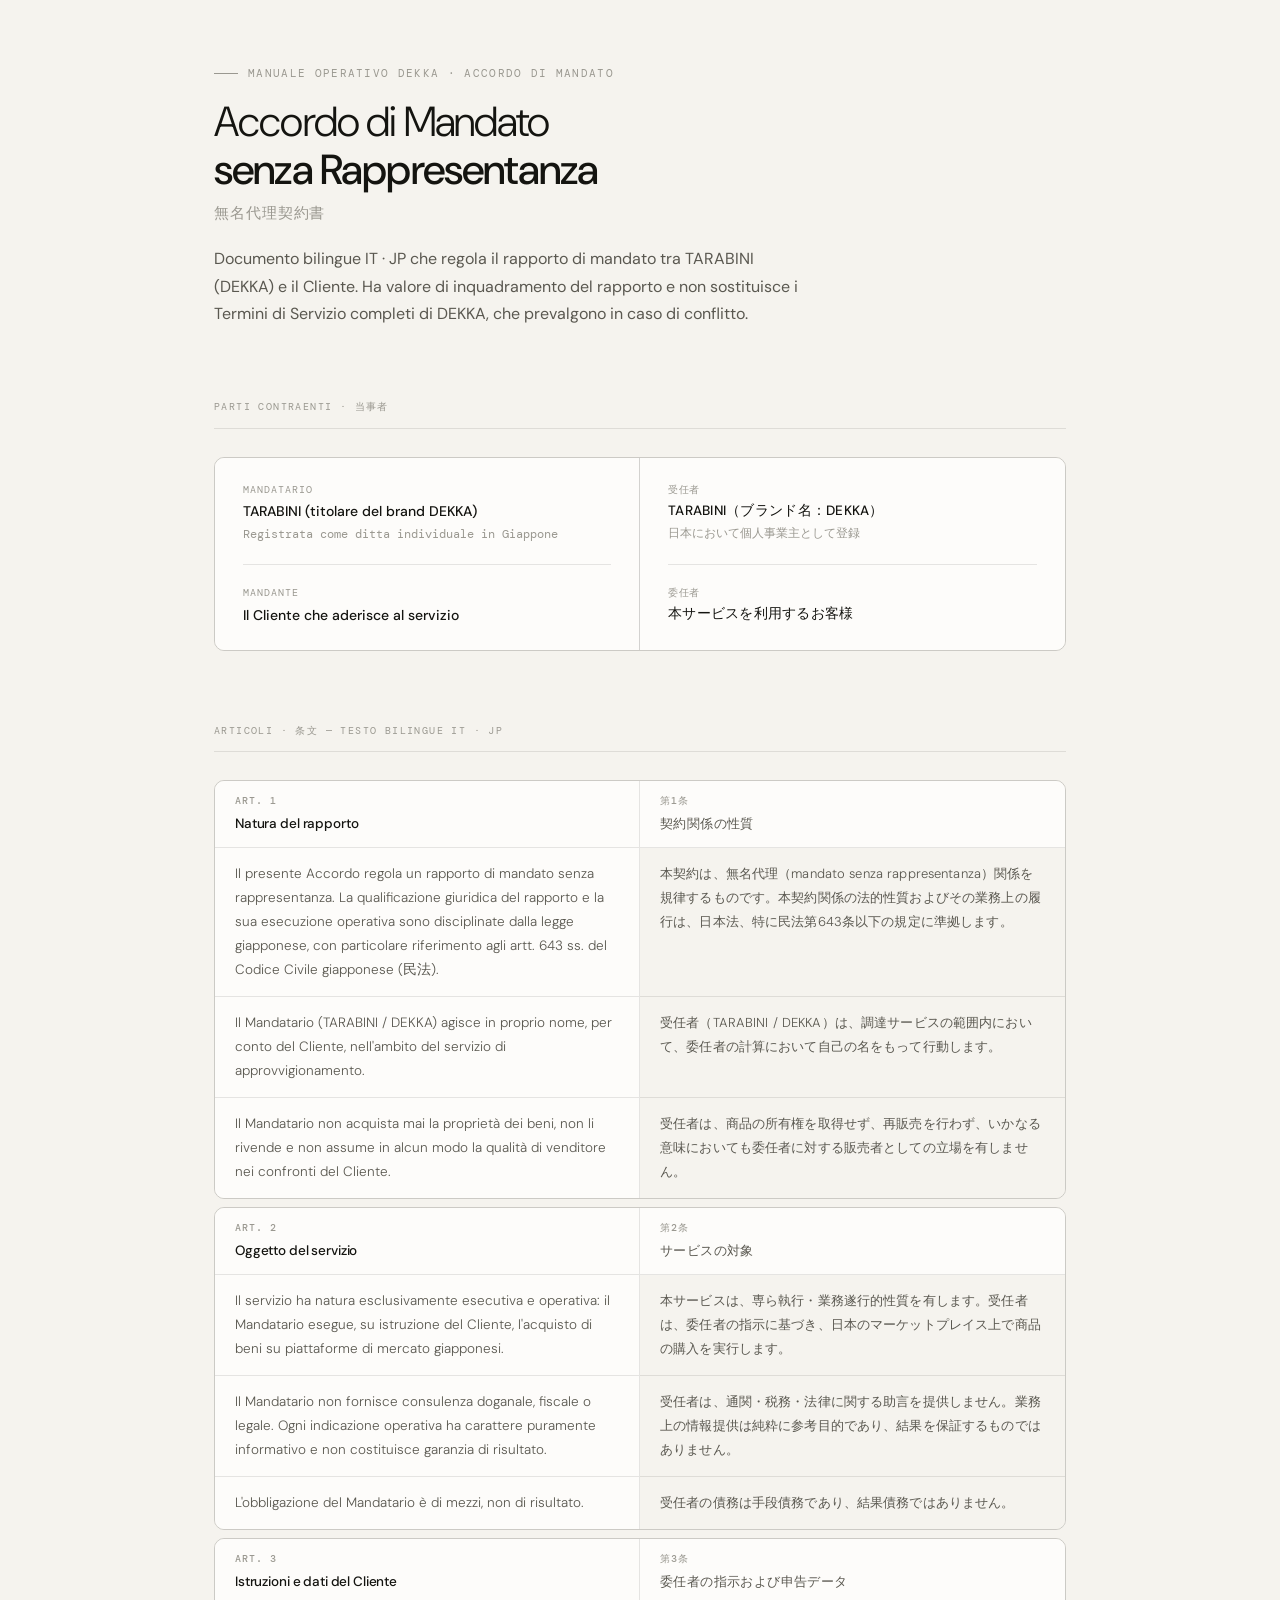
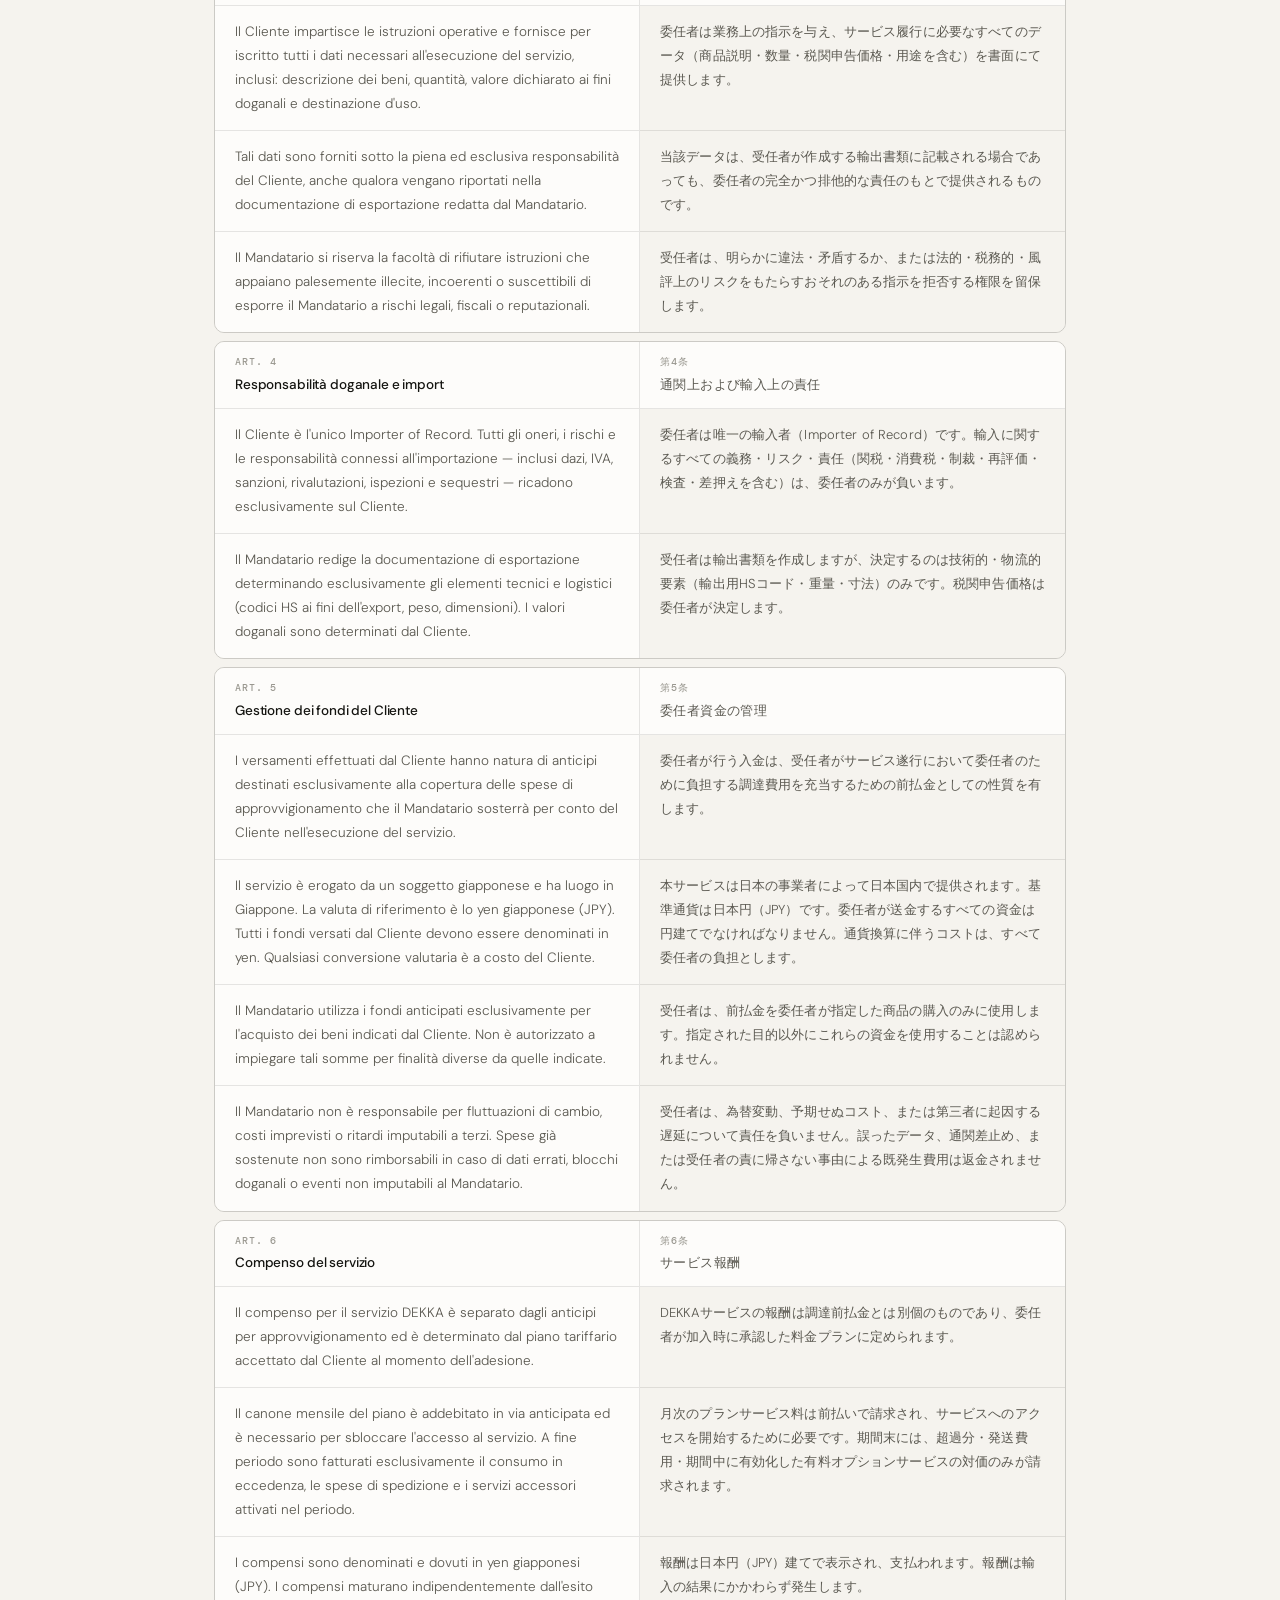
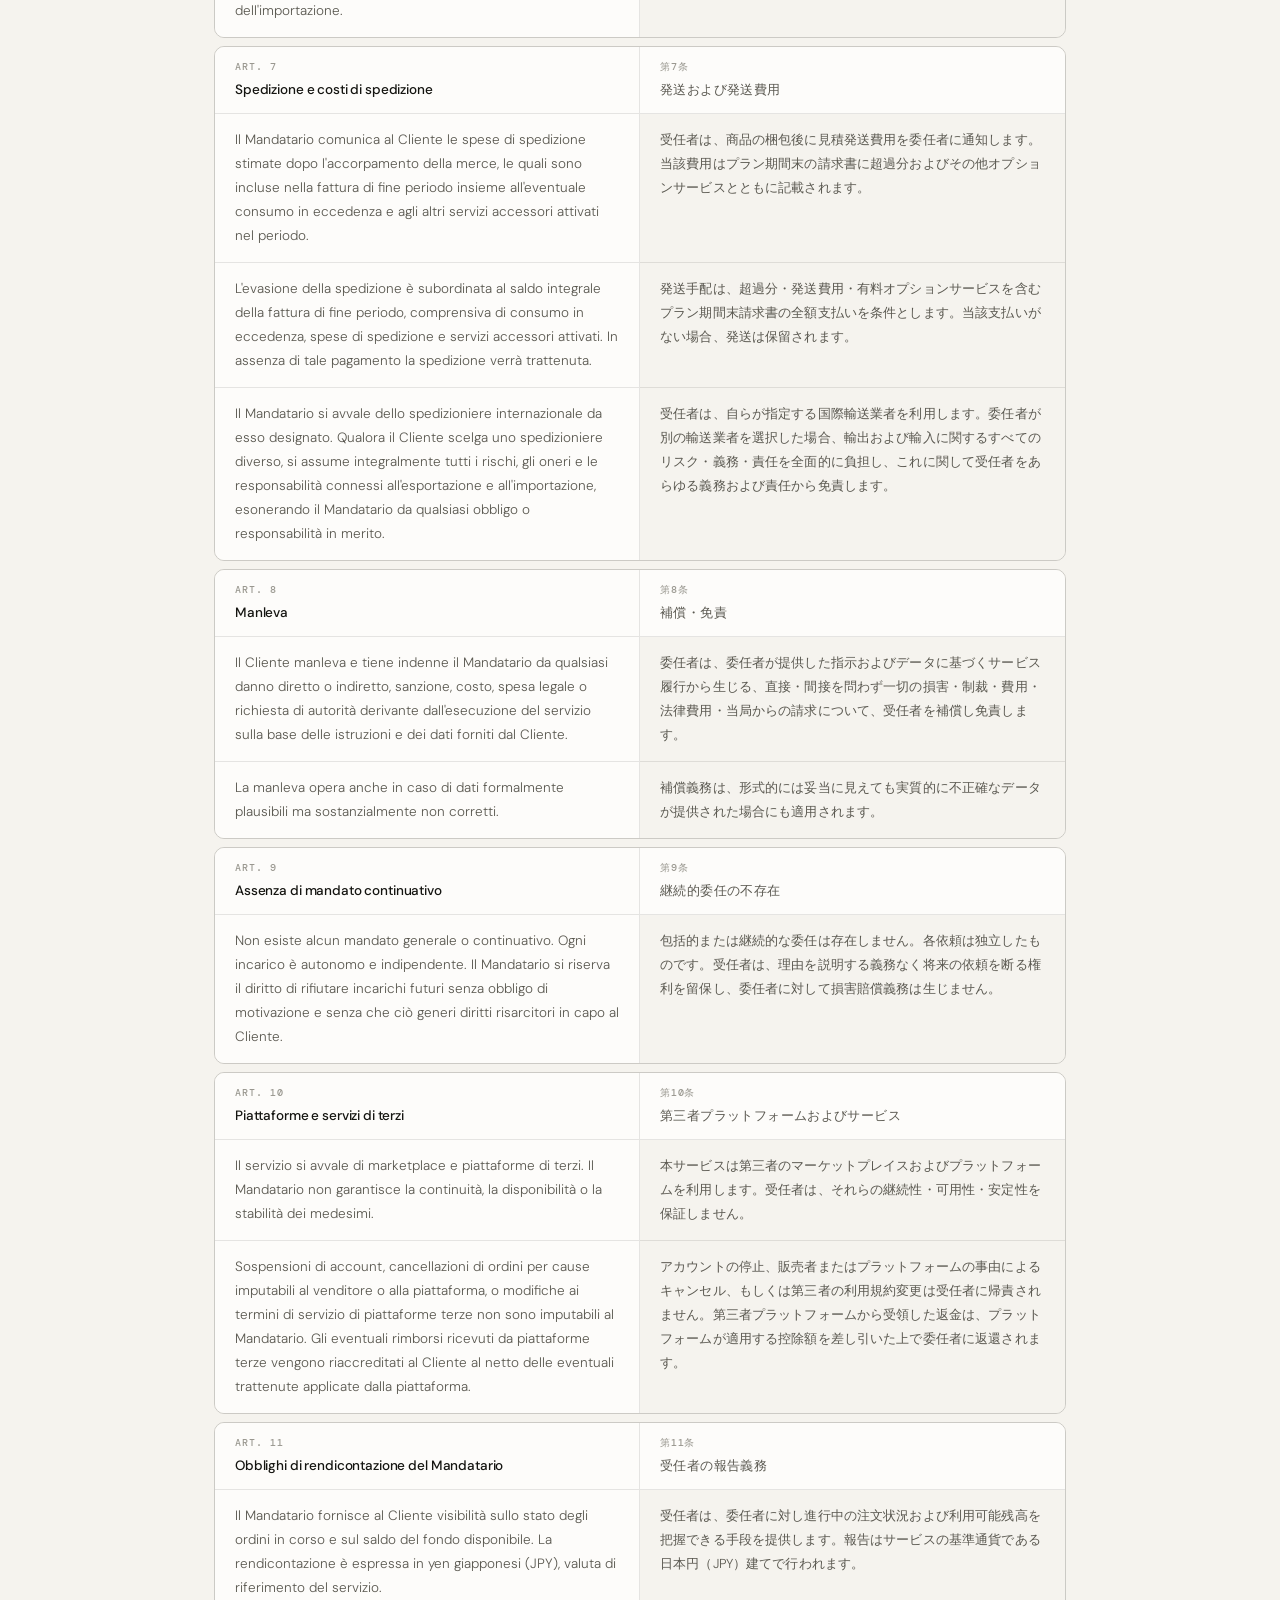
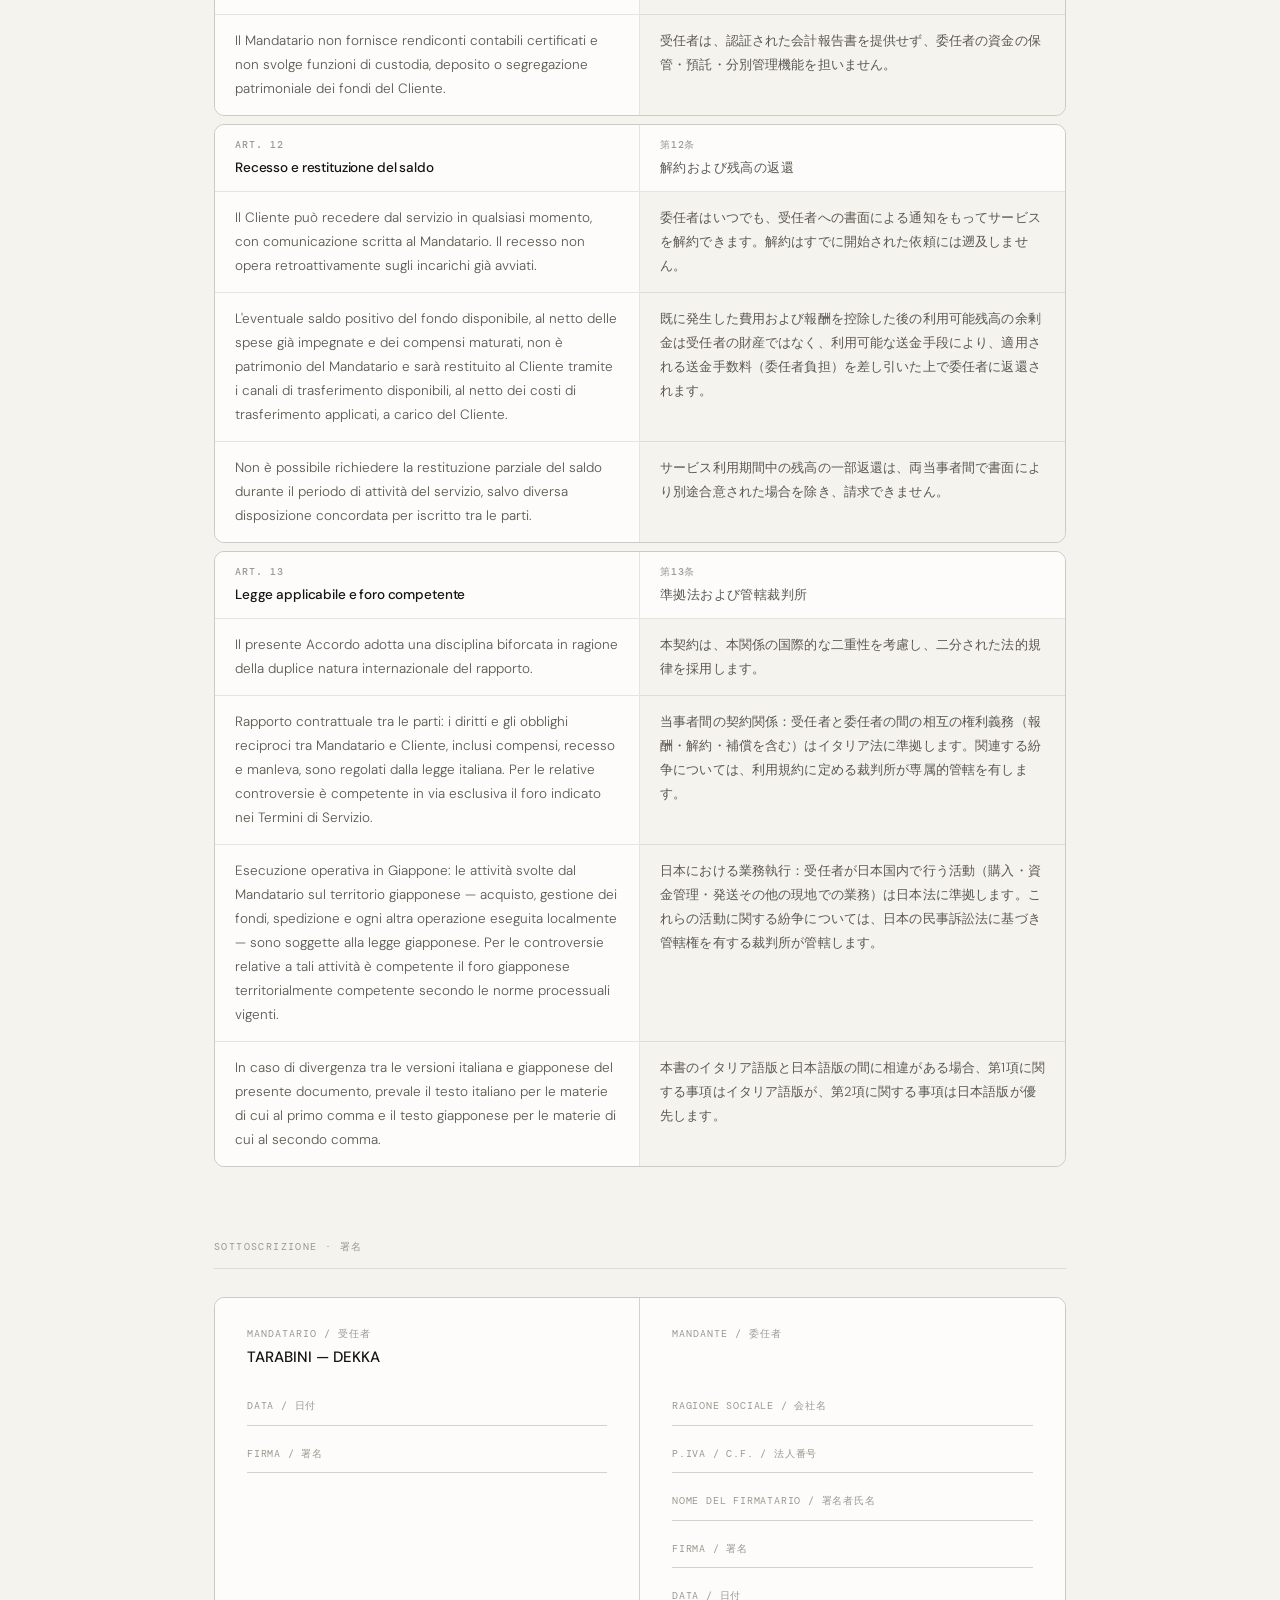
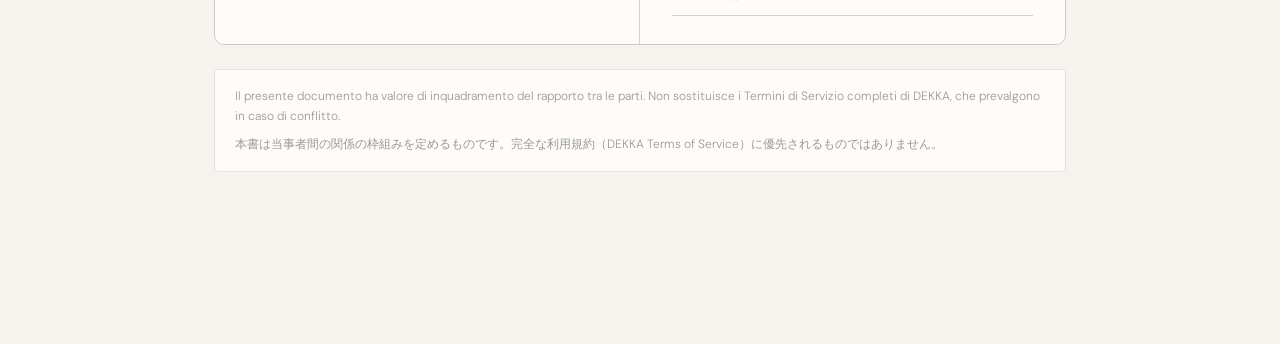
==== commit b32e6191: "Add files via upload" ====
--- a/DEKKA___Accordo_di_Mandato.html
+++ b/DEKKA___Accordo_di_Mandato.html
@@ -340,8 +340,8 @@
       <div class="bil-art-body">
         <div class="bil-cell bil-cell-it">Il compenso per il servizio DEKKA è separato dagli anticipi per approvvigionamento ed è determinato dal piano tariffario accettato dal Cliente al momento dell'adesione.</div>
         <div class="bil-cell bil-cell-jp">DEKKAサービスの報酬は調達前払金とは別個のものであり、委任者が加入時に承認した料金プランに定められます。</div>
-        <div class="bil-cell bil-cell-it">Canone del piano, consumo in eccedenza, spese di spedizione e servizi accessori a pagamento attivati dal Cliente sono addebitati in un'unica fattura emessa a scadenza dei 30 giorni del piano.</div>
-        <div class="bil-cell bil-cell-jp">プランのサービス料・超過分・発送費用・委任者が有効化した有料オプションサービスの対価は、30日間のプラン期間末に発行される1枚の請求書にまとめて請求されます。</div>
+        <div class="bil-cell bil-cell-it">Il canone mensile del piano è addebitato in via anticipata ed è necessario per sbloccare l'accesso al servizio. A fine periodo sono fatturati esclusivamente il consumo in eccedenza, le spese di spedizione e i servizi accessori attivati nel periodo.</div>
+        <div class="bil-cell bil-cell-jp">月次のプランサービス料は前払いで請求され、サービスへのアクセスを開始するために必要です。期間末には、超過分・発送費用・期間中に有効化した有料オプションサービスの対価のみが請求されます。</div>
         <div class="bil-cell bil-cell-it">I compensi sono denominati e dovuti in yen giapponesi (JPY). I compensi maturano indipendentemente dall'esito dell'importazione.</div>
         <div class="bil-cell bil-cell-jp">報酬は日本円（JPY）建てで表示され、支払われます。報酬は輸入の結果にかかわらず発生します。</div>
       </div>
@@ -354,10 +354,10 @@
         <div class="bil-art-title bil-art-title-jp"><em>第7条</em>発送および発送費用</div>
       </div>
       <div class="bil-art-body">
-        <div class="bil-cell bil-cell-it">Il Mandatario comunica al Cliente le spese di spedizione stimate dopo l'accorpamento della merce, le quali sono incluse nella fattura di fine periodo insieme al canone e agli altri servizi.</div>
-        <div class="bil-cell bil-cell-jp">受任者は、商品の梱包後に見積発送費用を委任者に通知します。当該費用はプラン期間末の請求書にカノーネおよびその他サービスとともて記載されます。</div>
-        <div class="bil-cell bil-cell-it">L'evasione della spedizione è subordinata al saldo integrale della fattura di fine periodo, comprensiva di canone del piano, consumo in eccedenza, spese di spedizione e servizi accessori attivati. In assenza di tale pagamento la spedizione verrà trattenuta.</div>
-        <div class="bil-cell bil-cell-jp">発送手配は、プランのサービス料・超過分・発送費用・有料オプションサービスを含むプラン期間末請求書の全額支払いを条件とします。当該支払いがない場合、発送は保留されます。</div>
+        <div class="bil-cell bil-cell-it">Il Mandatario comunica al Cliente le spese di spedizione stimate dopo l'accorpamento della merce, le quali sono incluse nella fattura di fine periodo insieme all'eventuale consumo in eccedenza e agli altri servizi accessori attivati nel periodo.</div>
+        <div class="bil-cell bil-cell-jp">受任者は、商品の梱包後に見積発送費用を委任者に通知します。当該費用はプラン期間末の請求書に超過分およびその他オプションサービスとともに記載されます。</div>
+        <div class="bil-cell bil-cell-it">L'evasione della spedizione è subordinata al saldo integrale della fattura di fine periodo, comprensiva di consumo in eccedenza, spese di spedizione e servizi accessori attivati. In assenza di tale pagamento la spedizione verrà trattenuta.</div>
+        <div class="bil-cell bil-cell-jp">発送手配は、超過分・発送費用・有料オプションサービスを含むプラン期間末請求書の全額支払いを条件とします。当該支払いがない場合、発送は保留されます。</div>
         <div class="bil-cell bil-cell-it">Il Mandatario si avvale dello spedizioniere internazionale da esso designato. Qualora il Cliente scelga uno spedizioniere diverso, si assume integralmente tutti i rischi, gli oneri e le responsabilità connessi all'esportazione e all'importazione, esonerando il Mandatario da qualsiasi obbligo o responsabilità in merito.</div>
         <div class="bil-cell bil-cell-jp">受任者は、自らが指定する国際輸送業者を利用します。委任者が別の輸送業者を選択した場合、輸出および輸入に関するすべてのリスク・義務・責任を全面的に負担し、これに関して受任者をあらゆる義務および責任から免責します。</div>
       </div>
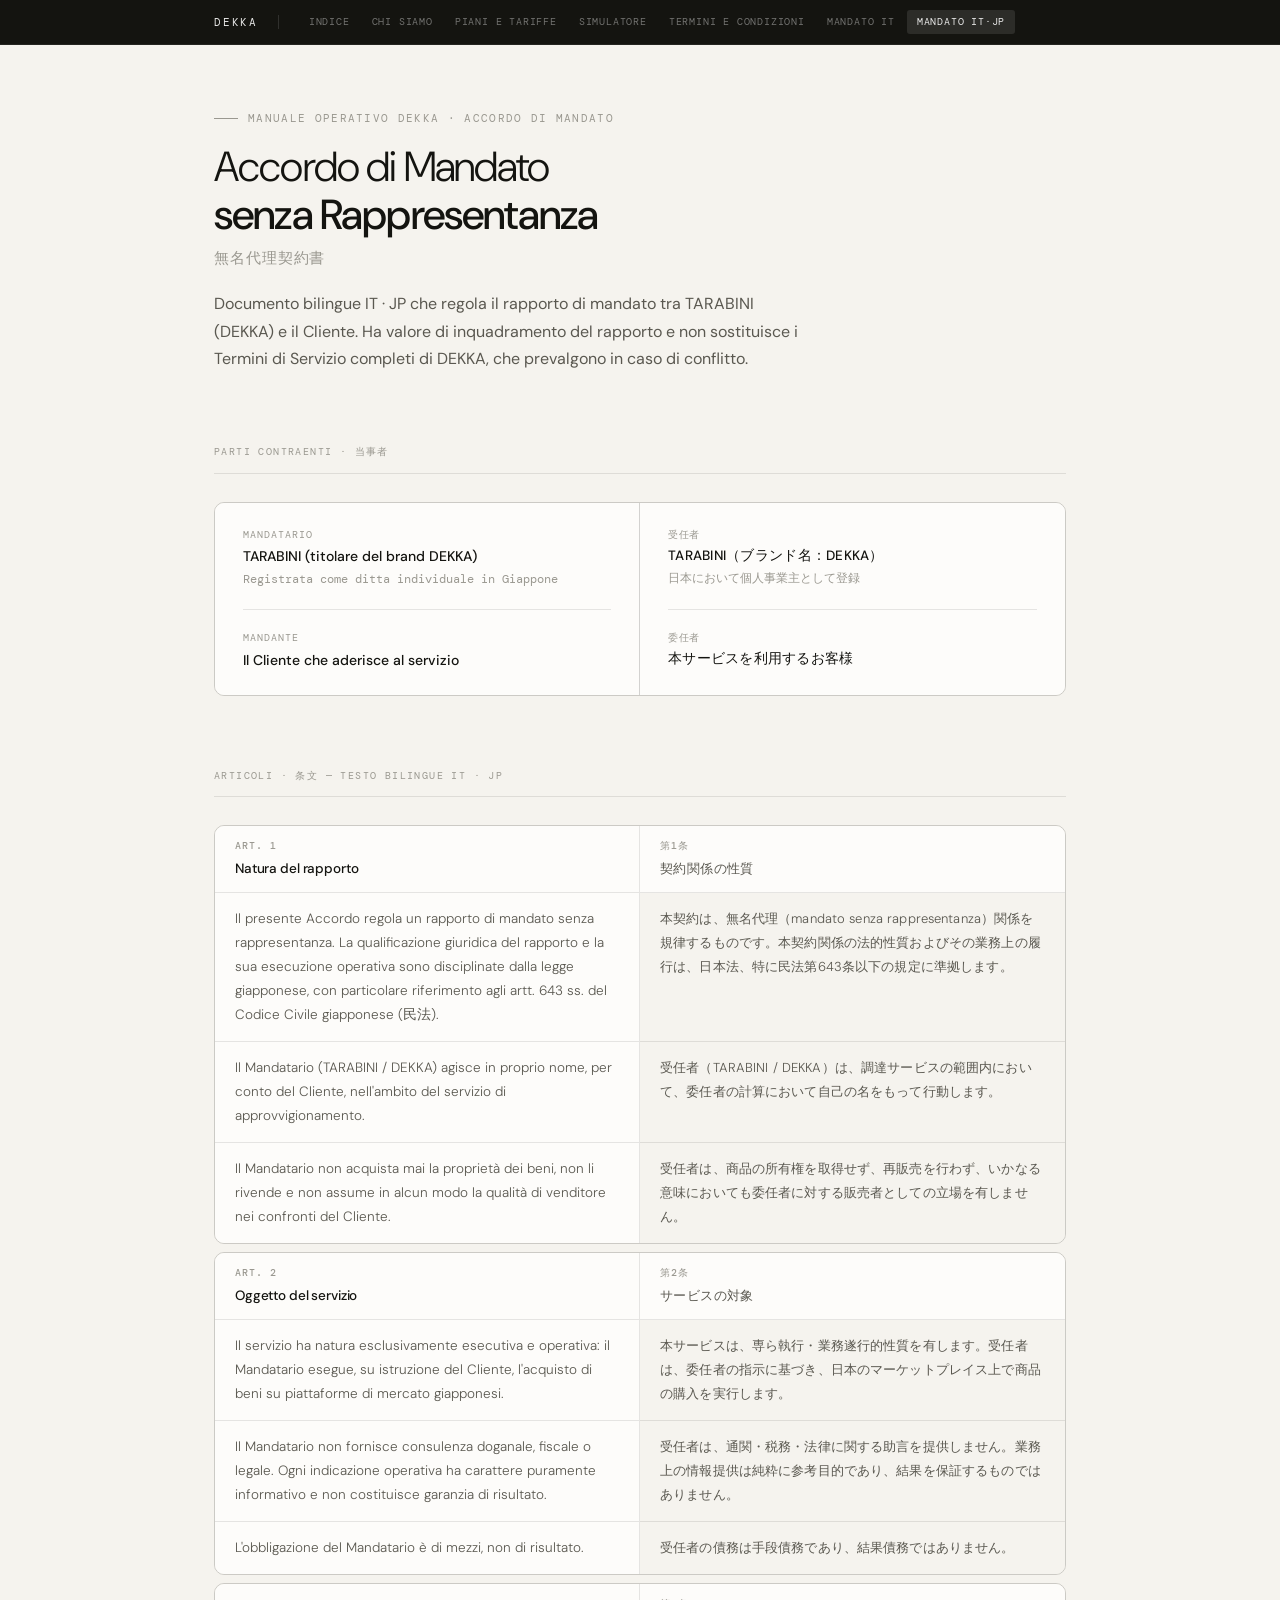
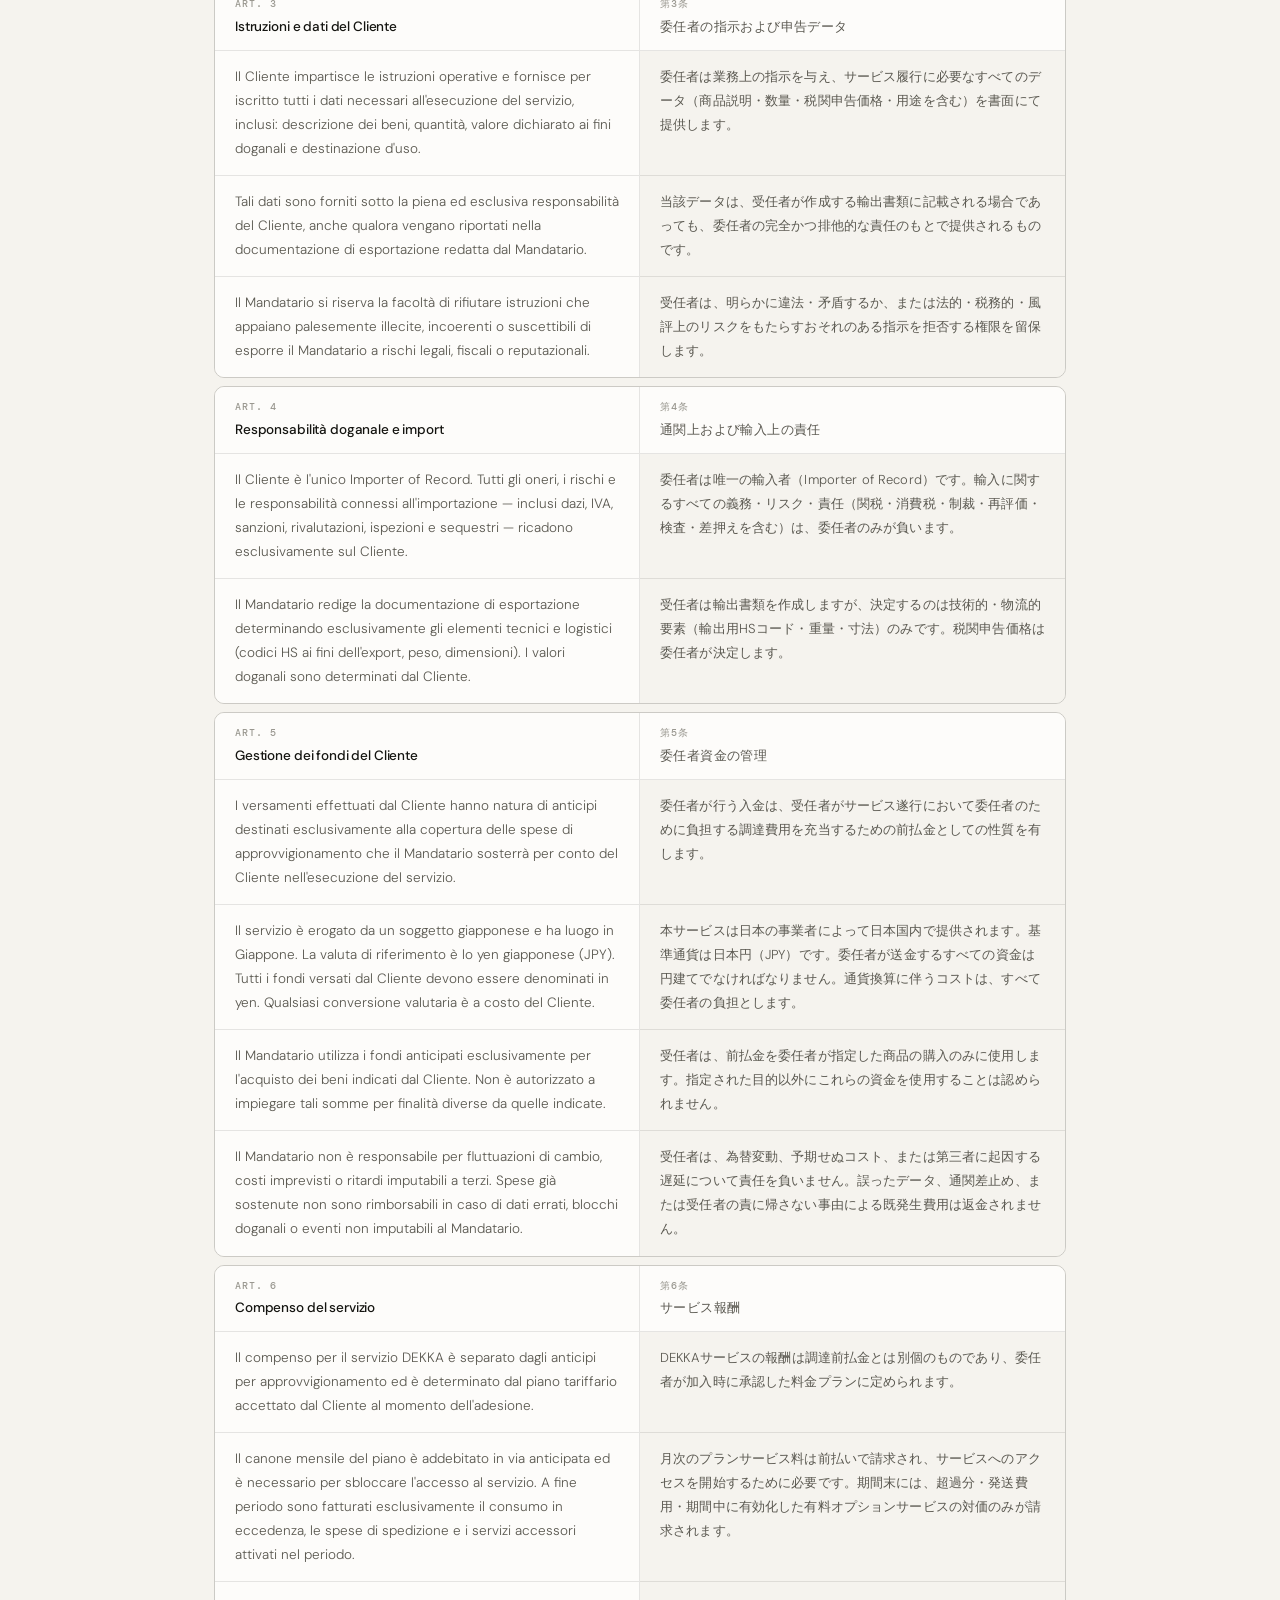
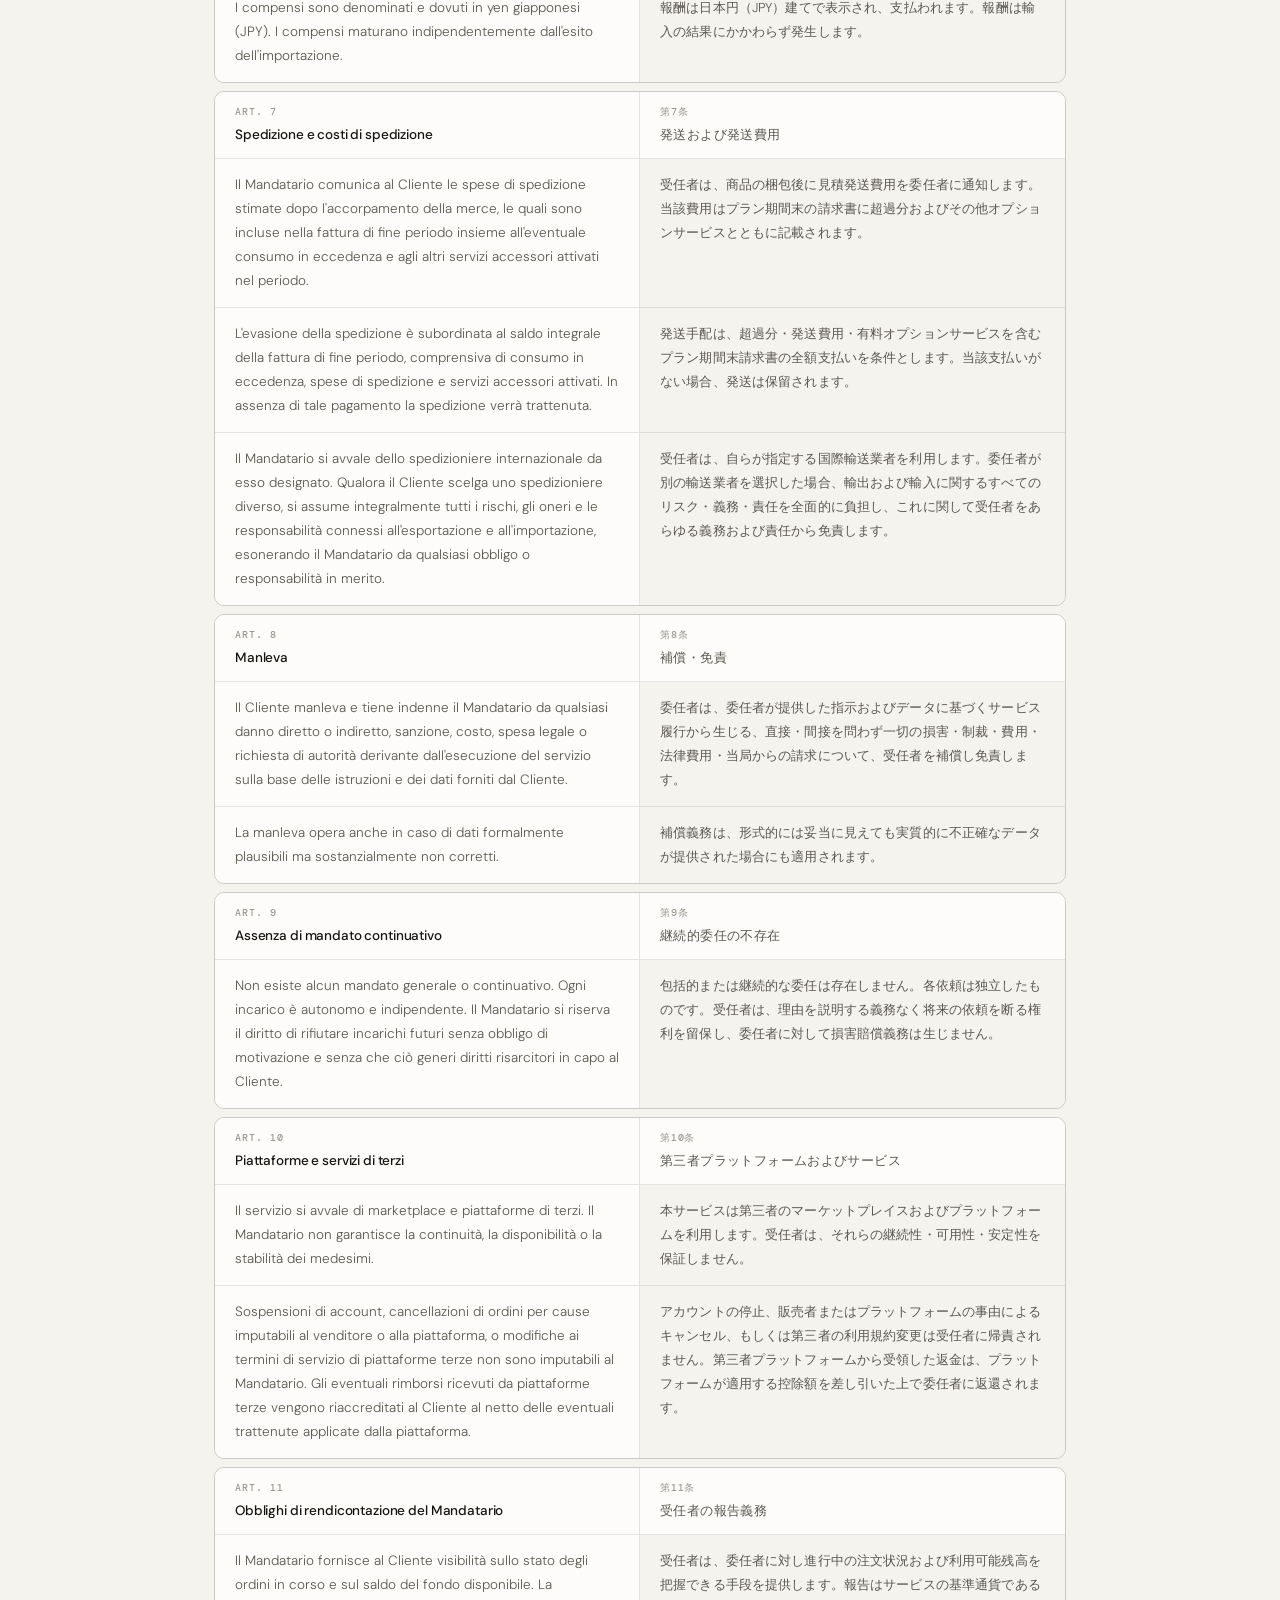
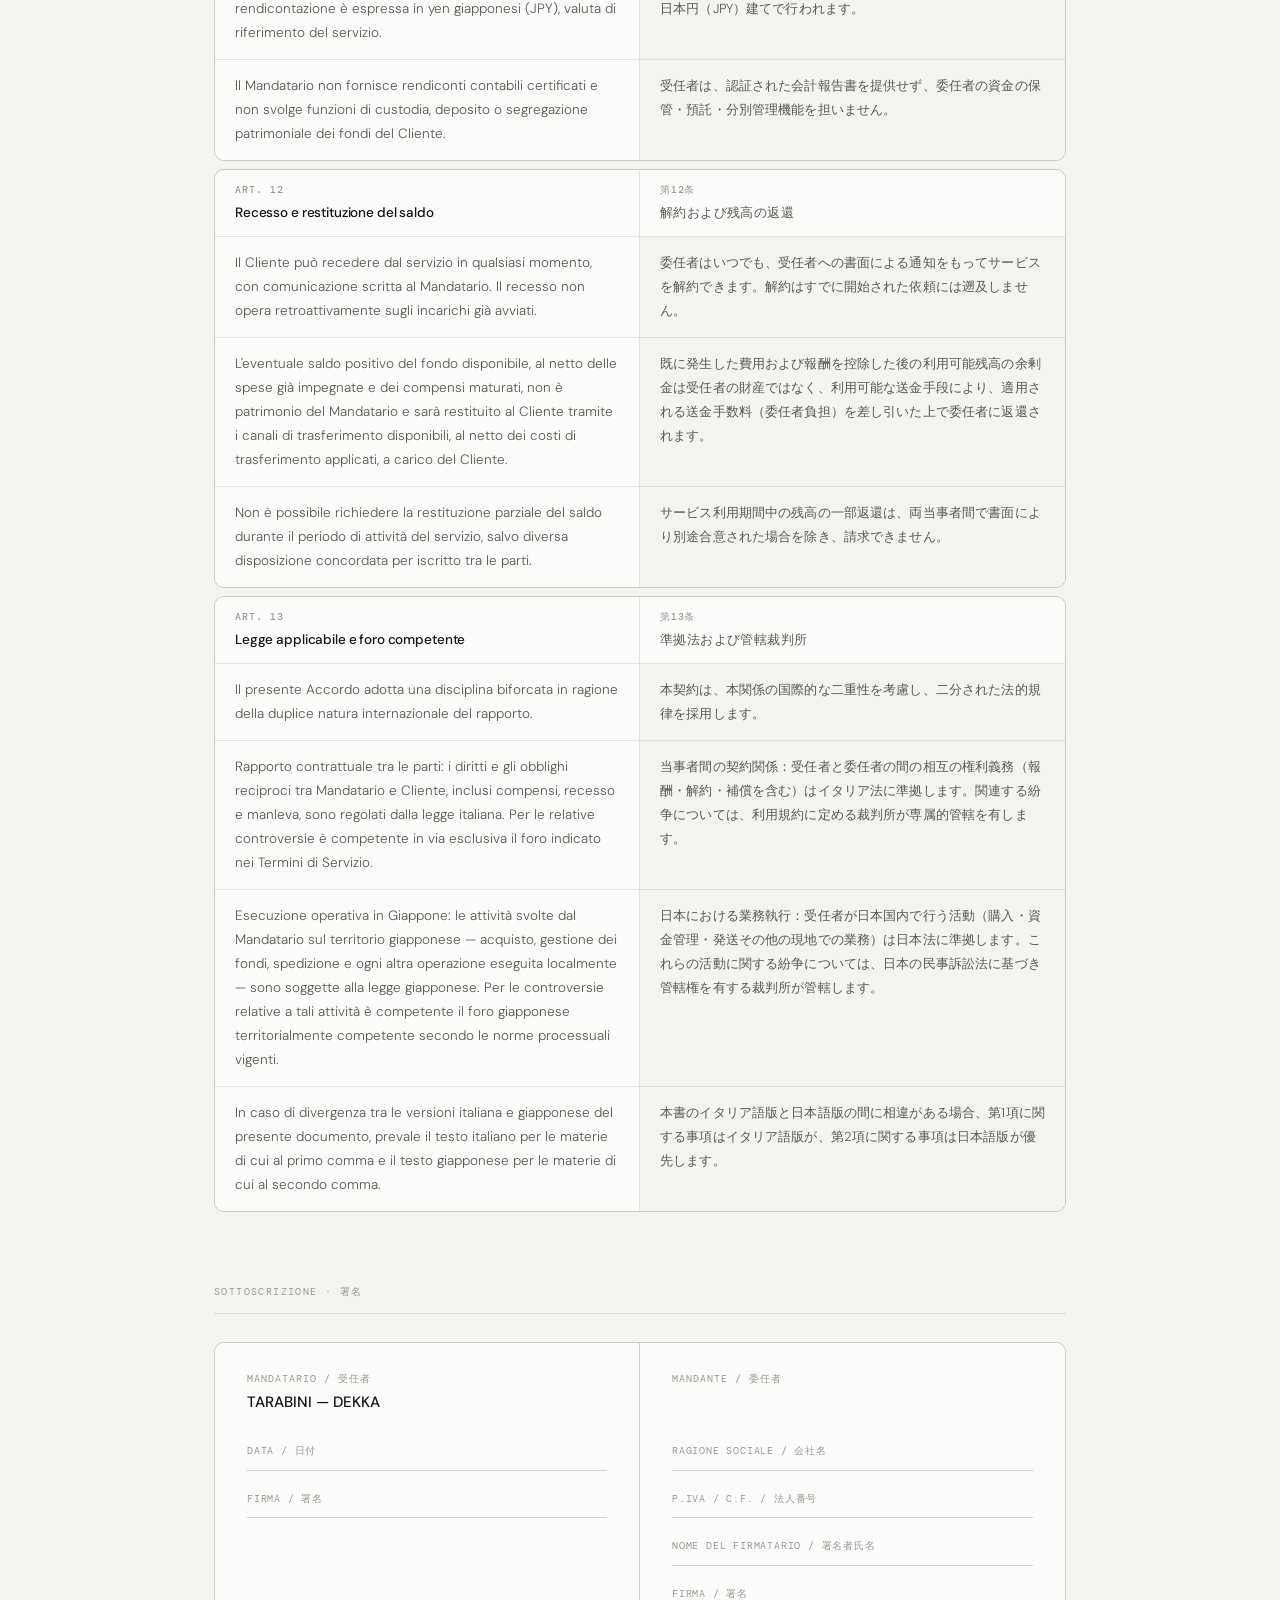
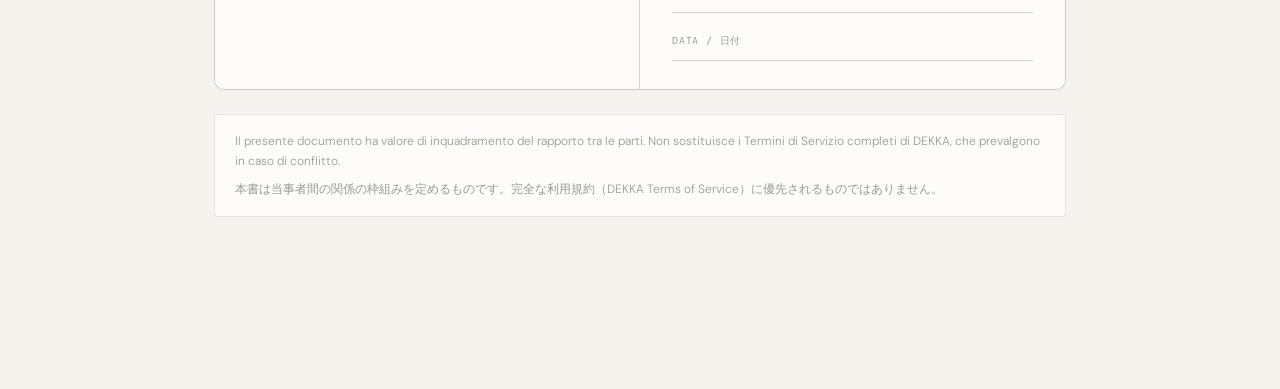
==== commit 48c5baa6: "Add files via upload" ====
--- a/DEKKA___Accordo_di_Mandato.html
+++ b/DEKKA___Accordo_di_Mandato.html
@@ -507,5 +507,6 @@
   </div>
 
 </div>
+<script src="nav.js"></script>
 </body>
 </html>
